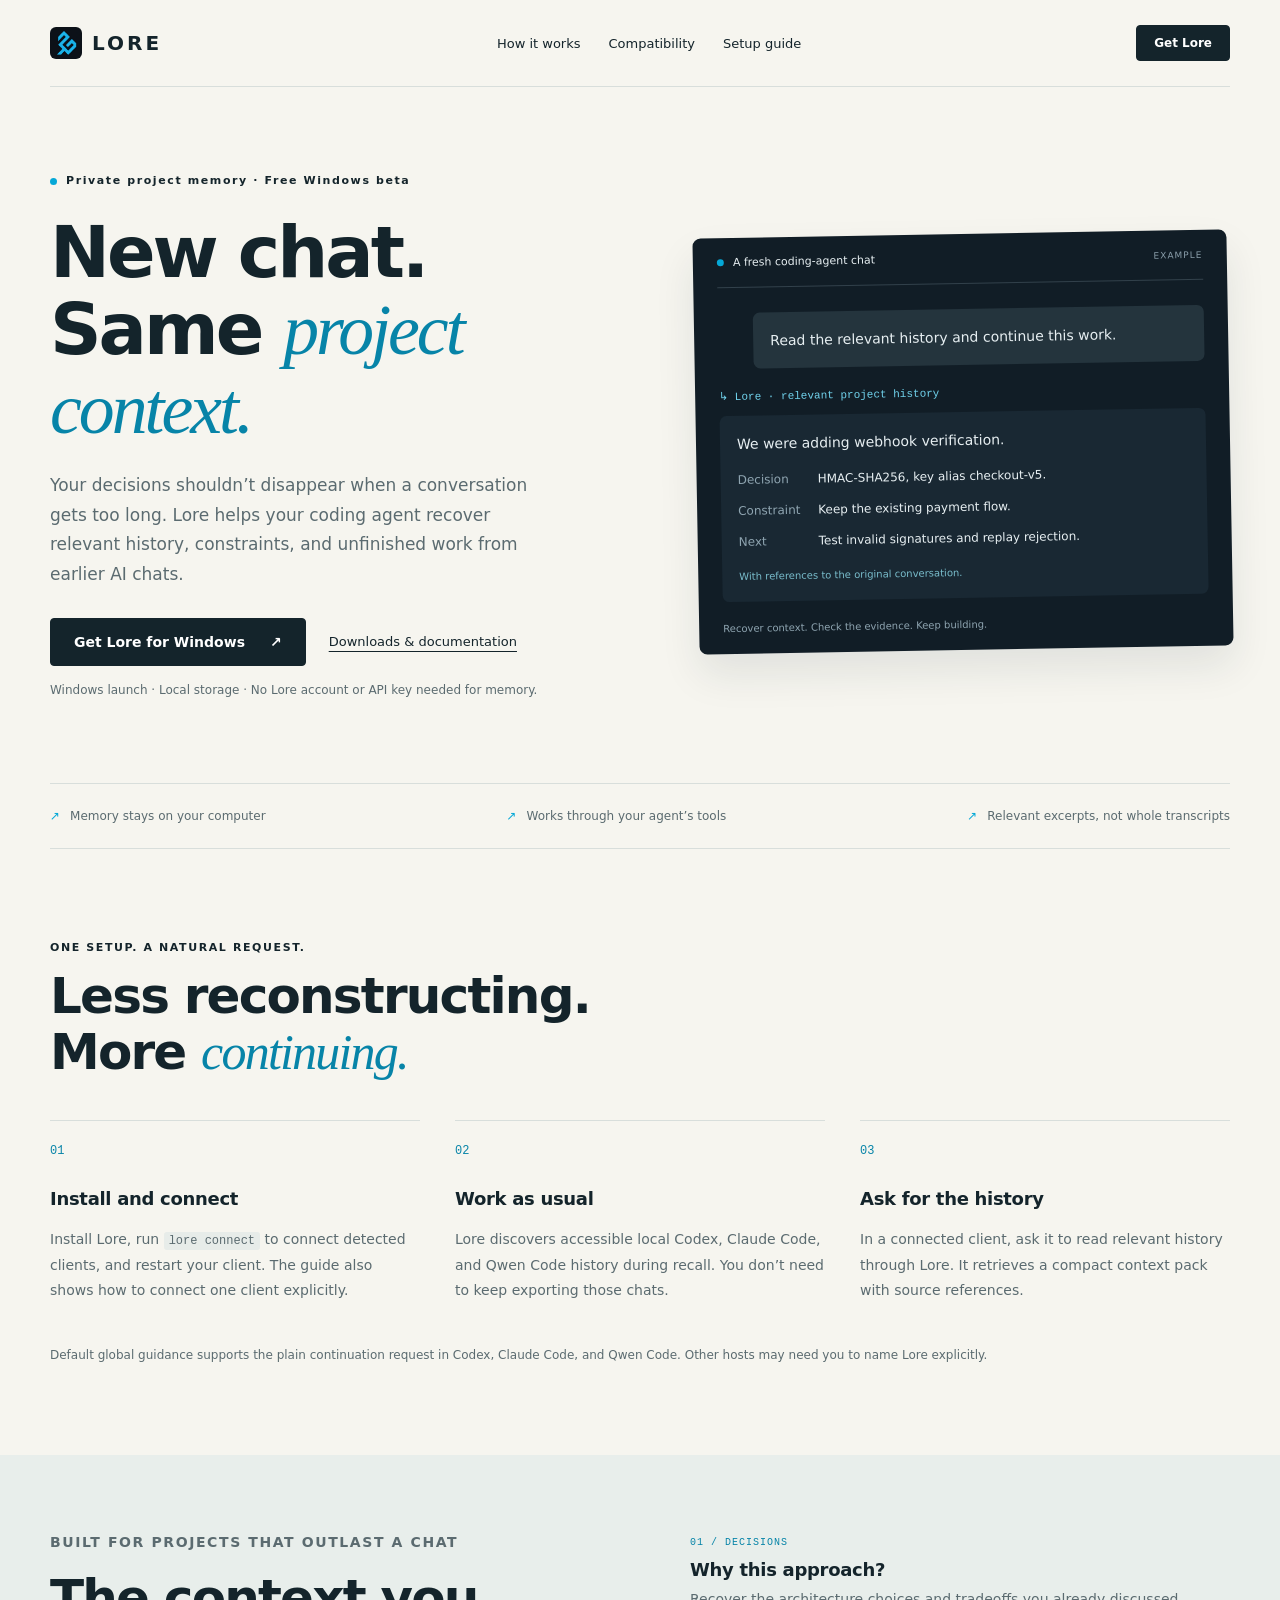
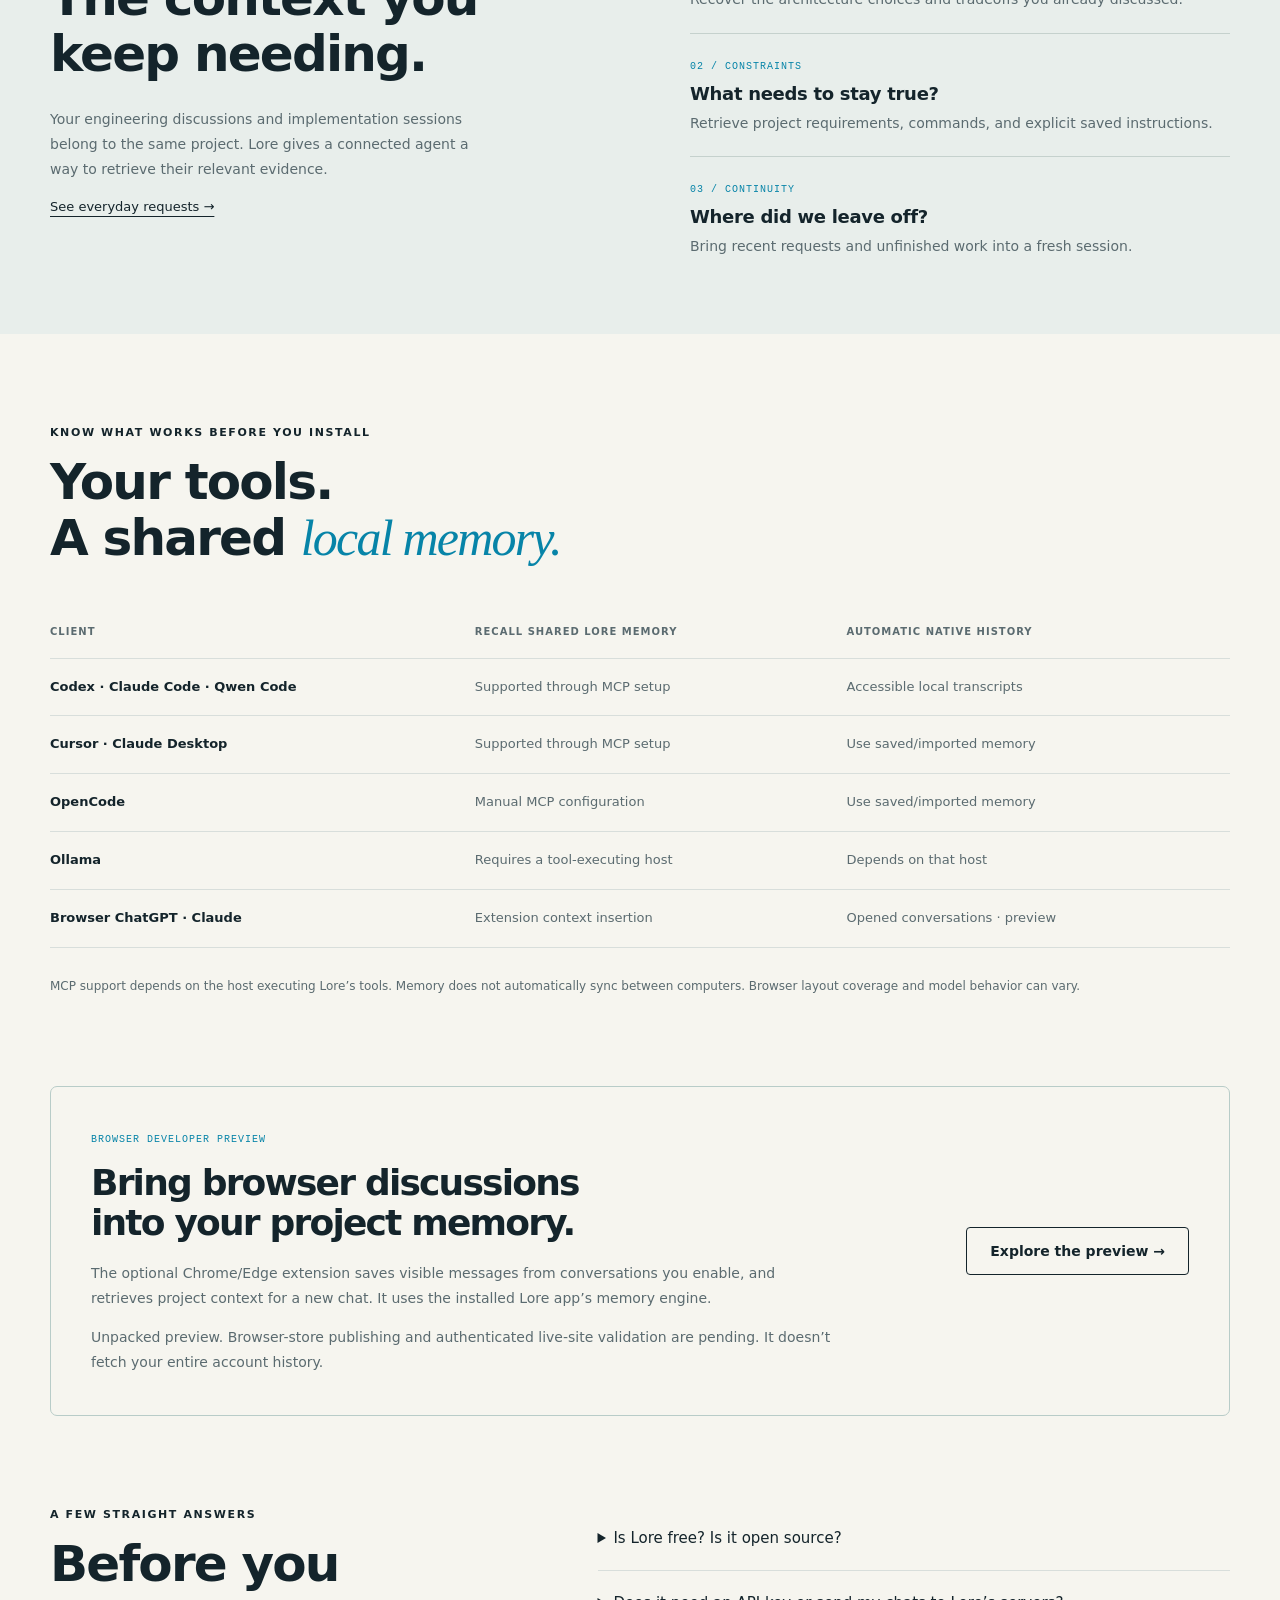
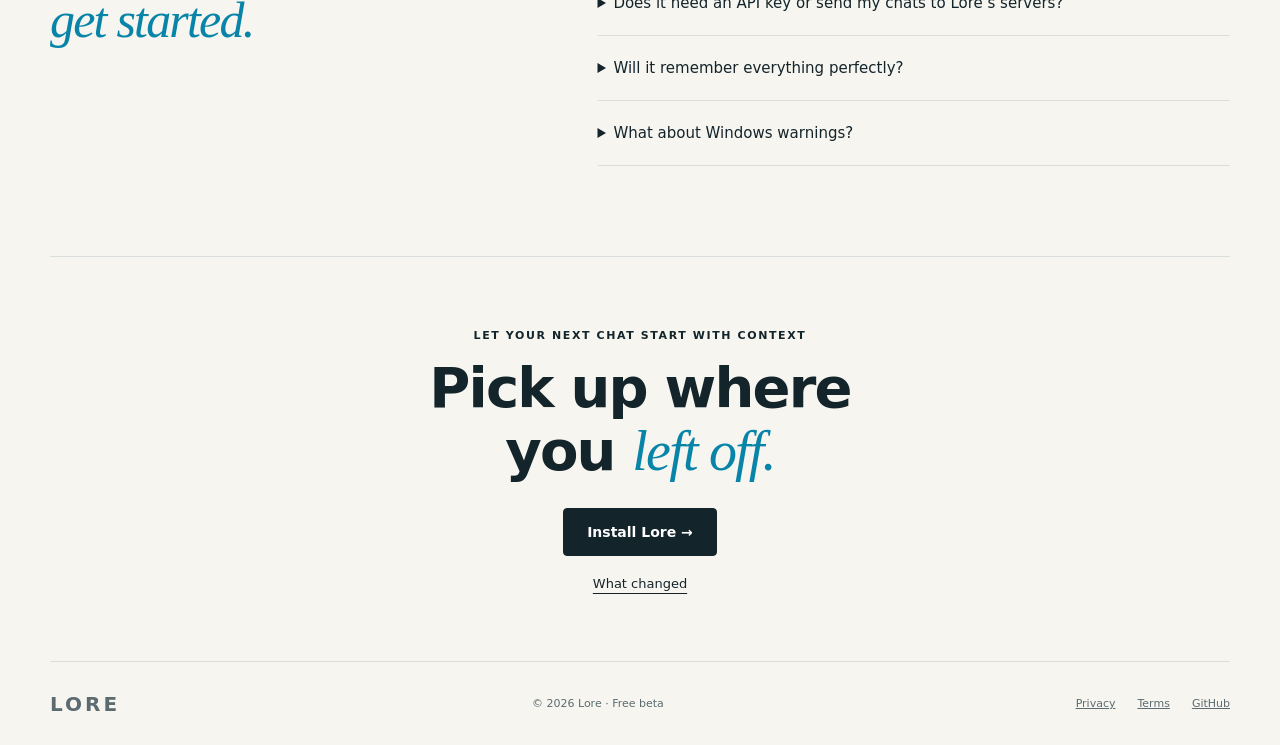
==== website/index.html @ ed72d806 "Release Windows memory beta and refreshed website" ====
<!doctype html>
<html lang="en"><head><meta charset="utf-8"><meta name="viewport" content="width=device-width,initial-scale=1"><title>Lore — Keep your project context between AI chats</title><meta name="description" content="Private, local project memory for coding agents. Recover relevant decisions and unfinished work across AI conversations without writing another handoff."><link rel="canonical" href="https://loredev.co/"><link rel="icon" href="favicon.png"><meta name="theme-color" content="#f6f5ef"><meta property="og:title" content="Lore — Pick up where you left off"><meta property="og:description" content="Your project decisions, constraints and unfinished work. Available to your connected coding agent, locally."><link rel="stylesheet" href="styles.css"></head>
<body><header class="nav wrap"><a class="brand" href="index.html"><img src="favicon.png" alt="" width="32" height="32">LORE</a><nav aria-label="Main navigation"><a href="#how">How it works</a><a href="#clients">Compatibility</a><a href="docs.html">Setup guide</a></nav><a class="button small" href="docs.html#installation">Get Lore</a></header>
<main><section class="hero wrap"><div><p class="eyebrow"><span class="status-dot"></span>Private project memory · Free Windows beta</p><h1>New chat.<br>Same <em>project context.</em></h1><p class="lead">Your decisions shouldn’t disappear when a conversation gets too long. Lore helps your coding agent recover relevant history, constraints, and unfinished work from earlier AI chats.</p><div class="actions"><a class="button" href="docs.html#installation">Get Lore for Windows <span aria-hidden="true">↗</span></a><a class="text-link" href="https://github.com/fayzkk889/lore">Downloads &amp; documentation</a></div><p class="quiet">Windows launch · Local storage · No Lore account or API key needed for memory.</p></div>
<div class="demo" aria-label="Illustration of the Lore workflow"><div class="demo-bar"><span class="status-dot"></span> A fresh coding-agent chat <span class="demo-label">EXAMPLE</span></div><div class="chat-bubble user">Read the relevant history and continue this work.</div><div class="tool-line"><span aria-hidden="true">↳</span> Lore · relevant project history</div><div class="chat-bubble assistant"><p>We were adding webhook verification.</p><dl><dt>Decision</dt><dd>HMAC-SHA256, key alias checkout-v5.</dd><dt>Constraint</dt><dd>Keep the existing payment flow.</dd><dt>Next</dt><dd>Test invalid signatures and replay rejection.</dd></dl><span class="citation">With references to the original conversation.</span></div><div class="demo-footer">Recover context. Check the evidence. Keep building.</div></div></section>
<div class="principles wrap"><span>Memory stays on your computer</span><span>Works through your agent’s tools</span><span>Relevant excerpts, not whole transcripts</span></div>
<section class="section wrap" id="how"><div class="section-heading"><p class="eyebrow">ONE SETUP. A NATURAL REQUEST.</p><h2>Less reconstructing.<br>More <em>continuing.</em></h2></div><div class="steps"><article><span class="step-number">01</span><h3>Install and connect</h3><p>Install Lore, run <code>lore connect</code> to connect detected clients, and restart your client. The guide also shows how to connect one client explicitly.</p></article><article><span class="step-number">02</span><h3>Work as usual</h3><p>Lore discovers accessible local Codex, Claude Code, and Qwen Code history during recall. You don’t need to keep exporting those chats.</p></article><article><span class="step-number">03</span><h3>Ask for the history</h3><p>In a connected client, ask it to read relevant history through Lore. It retrieves a compact context pack with source references.</p></article></div><p class="section-note">Default global guidance supports the plain continuation request in Codex, Claude Code, and Qwen Code. Other hosts may need you to name Lore explicitly.</p></section>
<section class="memory-band"><div class="wrap memory-grid"><div><p class="eyebrow">BUILT FOR PROJECTS THAT OUTLAST A CHAT</p><h2>The context you<br>keep needing.</h2><p>Your engineering discussions and implementation sessions belong to the same project. Lore gives a connected agent a way to retrieve their relevant evidence.</p><a class="text-link" href="docs.html#daily-use">See everyday requests →</a></div><div class="memory-list"><article><span>01 / DECISIONS</span><h3>Why this approach?</h3><p>Recover the architecture choices and tradeoffs you already discussed.</p></article><article><span>02 / CONSTRAINTS</span><h3>What needs to stay true?</h3><p>Retrieve project requirements, commands, and explicit saved instructions.</p></article><article><span>03 / CONTINUITY</span><h3>Where did we leave off?</h3><p>Bring recent requests and unfinished work into a fresh session.</p></article></div></div></section>
<section class="section wrap" id="clients"><div class="section-heading"><p class="eyebrow">KNOW WHAT WORKS BEFORE YOU INSTALL</p><h2>Your tools.<br>A shared <em>local memory.</em></h2></div><div class="table-scroll"><table><caption class="sr-only">Lore client compatibility and history capture boundaries</caption><thead><tr><th scope="col">Client</th><th scope="col">Recall shared Lore memory</th><th scope="col">Automatic native history</th></tr></thead><tbody><tr><th scope="row">Codex · Claude Code · Qwen Code</th><td>Supported through MCP setup</td><td>Accessible local transcripts</td></tr><tr><th scope="row">Cursor · Claude Desktop</th><td>Supported through MCP setup</td><td>Use saved/imported memory</td></tr><tr><th scope="row">OpenCode</th><td>Manual MCP configuration</td><td>Use saved/imported memory</td></tr><tr><th scope="row">Ollama</th><td>Requires a tool-executing host</td><td>Depends on that host</td></tr><tr><th scope="row">Browser ChatGPT · Claude</th><td>Extension context insertion</td><td>Opened conversations · preview</td></tr></tbody></table></div><p class="section-note">MCP support depends on the host executing Lore’s tools. Memory does not automatically sync between computers. Browser layout coverage and model behavior can vary.</p></section>
<section class="browser-preview wrap"><div><span class="tag">BROWSER DEVELOPER PREVIEW</span><h2>Bring browser discussions<br>into your project memory.</h2><p>The optional Chrome/Edge extension saves visible messages from conversations you enable, and retrieves project context for a new chat. It uses the installed Lore app’s memory engine.</p><p class="quiet">Unpacked preview. Browser-store publishing and authenticated live-site validation are pending. It doesn’t fetch your entire account history.</p></div><a class="button secondary" href="docs.html#browser">Explore the preview →</a></section>
<section class="section wrap faq"><div class="section-heading"><p class="eyebrow">A FEW STRAIGHT ANSWERS</p><h2>Before you<br><em>get started.</em></h2></div><div><details><summary>Is Lore free? Is it open source?</summary><p>Lore is free during its beta. The current implementation is closed source; public GitHub contains downloads and documentation. Earlier MIT releases retain their original licence.</p></details><details><summary>Does it need an API key or send my chats to Lore’s servers?</summary><p>Ordinary memory operations run locally and need no Lore API key or hosted memory service. Retrieved context is supplied to the AI client you choose, whose data policies still apply.</p></details><details><summary>Will it remember everything perfectly?</summary><p>No. Lore retrieves relevant historical evidence, with a bounded context budget and source references. Missing, incomplete or conflicting history still needs careful handling by the agent.</p></details><details><summary>What about Windows warnings?</summary><p>Beta executables and installers are unsigned. SmartScreen, Smart App Control or workplace policy can warn or block them. Keep protections enabled and report the exact error if installation is blocked.</p></details></div></section>
<section class="closing wrap"><p class="eyebrow">LET YOUR NEXT CHAT START WITH CONTEXT</p><h2>Pick up where<br>you <em>left off.</em></h2><a class="button" href="docs.html#installation">Install Lore →</a><a class="text-link" href="changelog.html">What changed</a></section></main>
<footer class="wrap"><a class="brand" href="index.html">LORE</a><span>© 2026 Lore · Free beta</span><div><a href="privacy.html">Privacy</a><a href="terms.html">Terms</a><a href="https://github.com/fayzkk889/lore">GitHub</a></div></footer><script src="site.js" defer></script></body></html>
---- website/styles.css ----
:root{--paper:#f6f5ef;--ink:#14242b;--muted:#5b6b70;--line:#d8dedb;--blue:#05a8d7;--dark:#111d26;font-family:system-ui,-apple-system,BlinkMacSystemFont,"Segoe UI",sans-serif;color:var(--ink);background:var(--paper)}*{box-sizing:border-box}html{scroll-behavior:smooth;scroll-padding-top:30px}body{margin:0}a{color:inherit}button,input,select{font:inherit}.wrap{width:min(1180px,calc(100% - 64px));margin-inline:auto}.nav{display:flex;align-items:center;justify-content:space-between;gap:25px;padding-block:25px;border-bottom:1px solid var(--line)}.brand{display:flex;align-items:center;gap:10px;font-size:20px;letter-spacing:3px;font-weight:750;text-decoration:none}.brand img{object-fit:contain;border-radius:6px}.nav nav{display:flex;gap:28px;font-size:13px}.nav nav a{text-decoration:none}.nav nav a:hover,.text-link:hover{color:#047da2}.button{display:inline-flex;align-items:center;justify-content:center;gap:25px;padding:15px 23px;background:var(--ink);color:white;border:1px solid var(--ink);border-radius:4px;font-size:14px;font-weight:650;text-decoration:none;cursor:pointer}.button:hover{background:#25454f}.button.small{padding:10px 17px;font-size:12px}.button.secondary{background:transparent;color:var(--ink)}.text-link{font-size:13px;text-underline-offset:5px}.hero{display:grid;grid-template-columns:1.08fr 1fr;gap:70px;padding-block:85px 70px;align-items:center}.eyebrow{display:flex;gap:9px;align-items:center;font-size:11px;letter-spacing:1.6px;font-weight:650;line-height:1.7}.status-dot{width:7px;height:7px;display:inline-block;flex-shrink:0;border-radius:50%;background:var(--blue)}h1,h2,h3,p{margin-top:0}h1{font-size:clamp(45px,5.6vw,76px);line-height:1.08;letter-spacing:-3px;font-weight:550;margin-block:23px}em{font-family:Georgia,"Times New Roman",serif;font-weight:400;color:#0784a8}h2{font-size:clamp(33px,4vw,50px);line-height:1.12;letter-spacing:-1.8px;font-weight:550;margin-bottom:25px}h3{font-size:18px;letter-spacing:-.3px}.lead{font-size:17px;line-height:1.75;color:var(--muted);max-width:510px}.actions{display:flex;align-items:center;gap:23px;margin-block:28px 15px}.quiet{font-size:12px;line-height:1.65;color:var(--muted)}.demo{background:var(--dark);color:#e7eff2;border-radius:8px;box-shadow:0 20px 40px #122b3318;padding:0 24px 20px;transform:rotate(-1deg)}.demo-bar{display:flex;align-items:center;gap:9px;border-bottom:1px solid #32414b;font-size:11px;padding-block:18px;margin-bottom:25px}.demo-label{font-size:9px;color:#8a9eaa;margin-left:auto;letter-spacing:1px}.chat-bubble{font-size:14px;line-height:1.6;border-radius:7px;padding:17px}.chat-bubble.user{background:#24343d;margin-left:35px}.tool-line{font:11px ui-monospace,SFMono-Regular,Consolas,monospace;color:#71d3ed;margin:21px 0 13px}.assistant{background:#192833}.assistant p{margin-bottom:15px}.assistant dl{display:grid;grid-template-columns:70px 1fr;gap:12px 10px;font-size:12px;margin:0}.assistant dt{color:#8fa5b1}.assistant dd{margin:0}.citation{display:block;font-size:10px;color:#79bdcc;margin-top:17px}.demo-footer{margin-top:21px;font-size:10px;color:#8fa5b1}.principles{display:flex;justify-content:space-between;gap:25px;padding-block:25px;border-block:1px solid var(--line);font-size:12px;color:var(--muted)}.principles span:before{content:"↗";color:var(--blue);margin-right:10px}.section{padding-block:90px}.section-heading{margin-bottom:40px}.steps{display:grid;grid-template-columns:repeat(3,1fr);gap:35px}.steps article{border-top:1px solid var(--line);padding-top:23px}.step-number{display:block;color:#0784a8;font:12px ui-monospace,monospace;margin-bottom:30px}.steps p,.memory-band p,.browser-preview p,details p{font-size:14px;line-height:1.8;color:var(--muted)}code{font:12px ui-monospace,SFMono-Regular,Consolas,monospace;background:#e7ece9;border-radius:3px;padding:2px 5px}.section-note{font-size:12px;line-height:1.7;color:var(--muted);margin:28px 0 0}.memory-band{background:#e8eeeb;padding-block:75px}.memory-grid{display:grid;grid-template-columns:1fr 1fr;gap:100px}.memory-grid>div>p{max-width:450px}.memory-list article{padding-block:20px;border-top:1px solid #c5d1cd}.memory-list article:first-child{padding-top:0;border-top:0}.memory-list article:last-child{padding-bottom:0}.memory-list span{font:10px ui-monospace,monospace;letter-spacing:1px;color:#0784a8}.memory-list h3{margin-block:10px 7px}.memory-list p{margin-bottom:0}.table-scroll{overflow-x:auto}table{border-collapse:collapse;width:100%;text-align:left;font-size:13px;line-height:1.6}th,td{padding:18px 16px 18px 0;border-bottom:1px solid var(--line)}thead th{font-size:10px;text-transform:uppercase;letter-spacing:1px;color:var(--muted)}tbody th{font-weight:550;width:36%}td{color:var(--muted)}.browser-preview{border:1px solid #b8ccc8;border-radius:7px;padding:40px;display:flex;align-items:center;justify-content:space-between;gap:40px}.browser-preview>div{max-width:740px}.tag{display:inline-block;font:10px ui-monospace,monospace;letter-spacing:1px;color:#0784a8;margin-bottom:18px}.browser-preview h2{font-size:36px;margin-bottom:17px}.browser-preview p:last-child{margin-bottom:0}.browser-preview .button{white-space:nowrap}.faq{display:grid;grid-template-columns:.85fr 1.15fr;gap:80px}details{border-bottom:1px solid var(--line);padding-block:20px}summary{cursor:pointer;font-size:15px;line-height:1.6}details p{margin:15px 0 0}.closing{border-top:1px solid var(--line);padding-block:70px;text-align:center}.closing .eyebrow{justify-content:center}.closing h2{font-size:56px}.closing .text-link{display:block;margin-top:20px}footer{display:flex;align-items:center;justify-content:space-between;gap:25px;border-top:1px solid var(--line);padding-block:30px;font-size:11px;color:var(--muted)}footer>div{display:flex;gap:22px}.sr-only{position:absolute;width:1px;height:1px;padding:0;overflow:hidden;clip:rect(0,0,0,0);white-space:nowrap;border:0}a:focus-visible,button:focus-visible,summary:focus-visible{outline:3px solid var(--blue);outline-offset:5px}.doc{max-width:820px;padding-block:65px}.doc h1{font-size:48px;letter-spacing:-1.8px}.doc h2{font-size:29px;margin:45px 0 20px}.doc h3{margin-top:27px}.doc p,.doc li{font-size:15px;line-height:1.8;color:var(--muted)}.doc li{margin-block:9px}.doc pre{position:relative;background:var(--dark);color:#dfedf1;line-height:1.7;padding:20px;overflow-x:auto;border-radius:6px;white-space:pre-wrap;overflow-wrap:anywhere}.doc pre code{background:none;color:inherit;padding:0}.copy{display:block;background:#e3ebe7;border:1px solid #c2d0c9;padding:7px 12px;border-radius:4px;font-size:11px;cursor:pointer}.notice{background:#e7ede7;border-left:3px solid #608b79;padding:17px 20px;font-size:13px;line-height:1.8}.doc .notice p:last-child{margin-bottom:0}.doc-nav{display:flex;flex-wrap:wrap;gap:16px;margin-block:25px;font-size:13px}.doc details{padding-block:15px}.doc .actions{flex-wrap:wrap}@media(max-width:900px){.hero{gap:35px}.nav nav{gap:17px}.hero h1{letter-spacing:-2px}.actions{flex-wrap:wrap}.memory-grid{gap:50px}.browser-preview{display:block}.browser-preview .button{margin-top:25px}.faq{gap:40px}}@media(max-width:650px){.wrap{width:calc(100% - 36px)}.nav{padding-block:17px;gap:12px}.brand{font-size:16px}.nav nav{display:none}.hero{grid-template-columns:1fr;padding-block:45px;gap:35px}.hero h1{font-size:51px;letter-spacing:-2px}.lead{font-size:15px}.demo{transform:none;padding-inline:18px}.principles{flex-direction:column;gap:15px;padding-block:22px}.section{padding-block:55px}.steps,.memory-grid,.faq{grid-template-columns:1fr;gap:28px}.steps article{padding-top:17px}.step-number{margin-bottom:16px}.memory-band{padding-block:50px}.browser-preview{padding:25px}.browser-preview h2{font-size:30px}.closing{padding-block:45px}.closing h2{font-size:45px}footer{flex-wrap:wrap;gap:20px}footer .brand{display:none}footer>div{gap:17px}table{min-width:570px}.doc{padding-block:40px}.doc h1{font-size:38px}.doc h2{font-size:27px}}@media(prefers-reduced-motion:reduce){html{scroll-behavior:auto}}
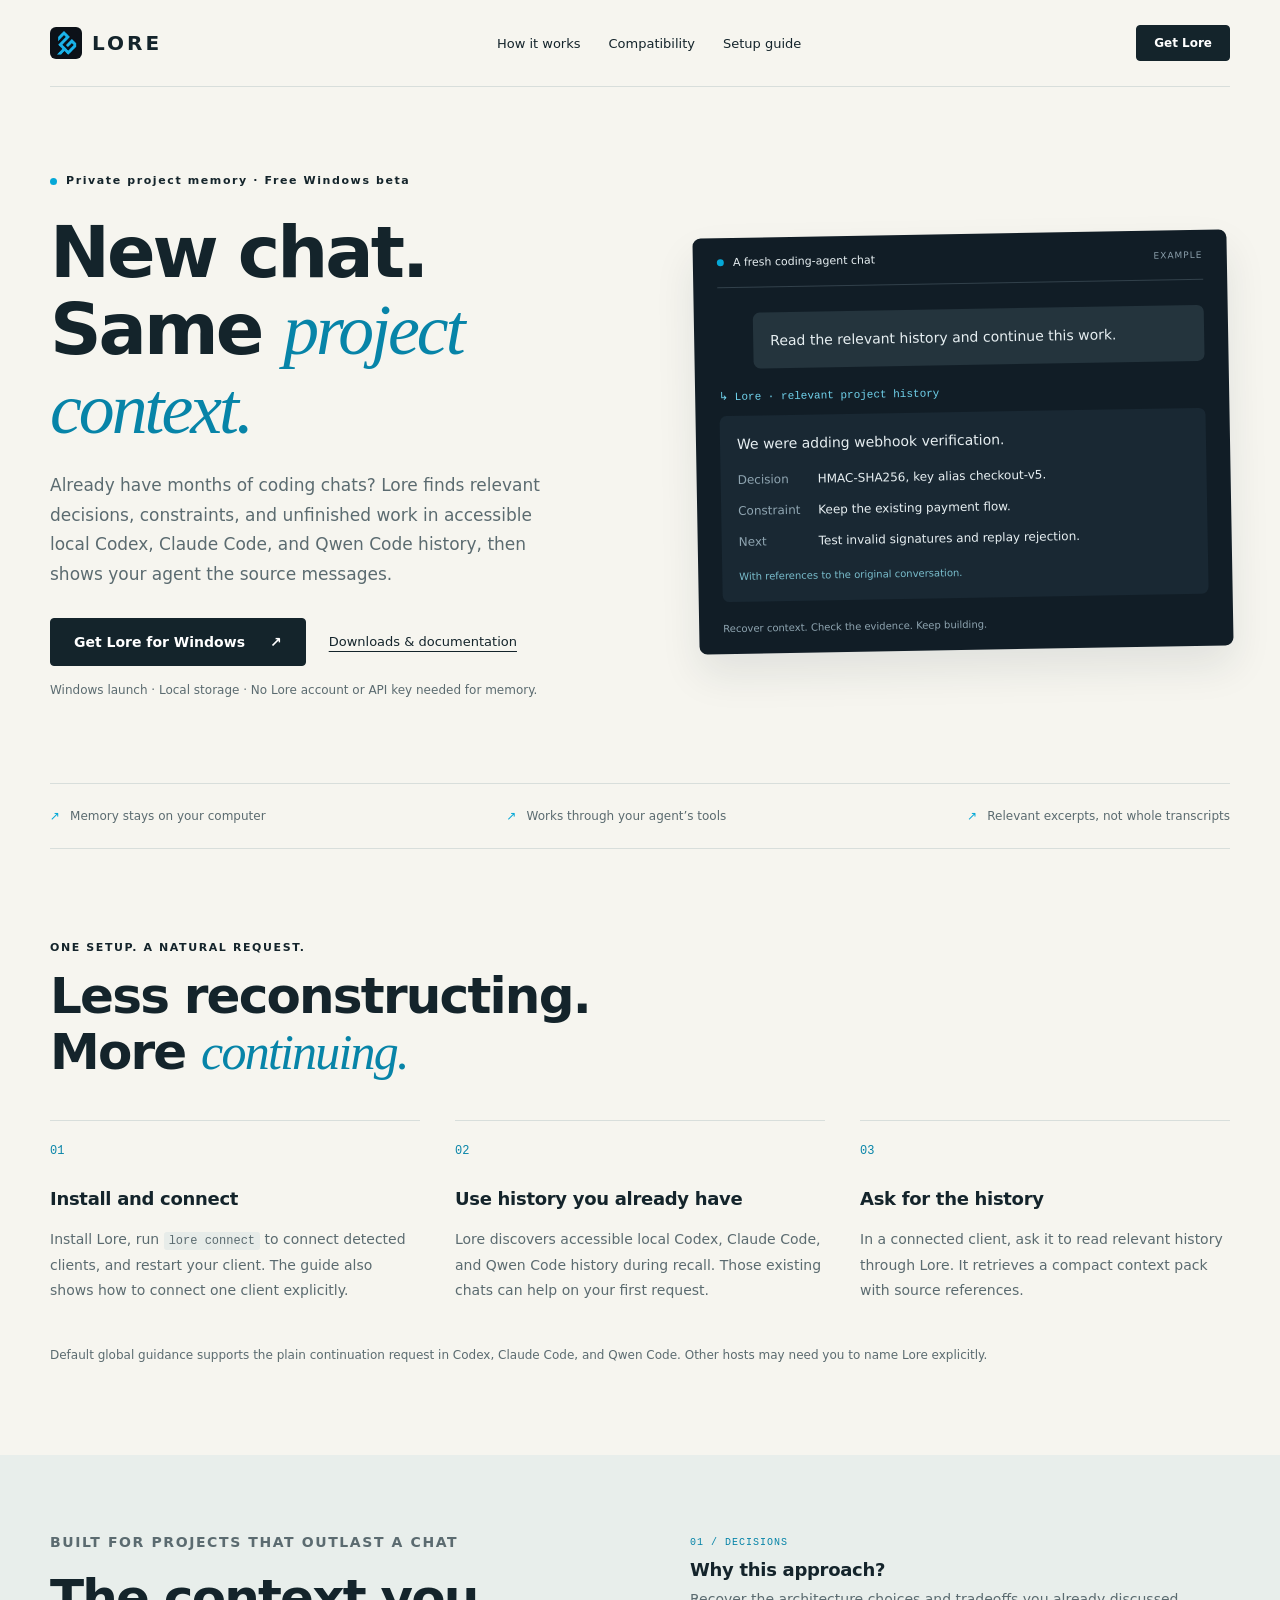
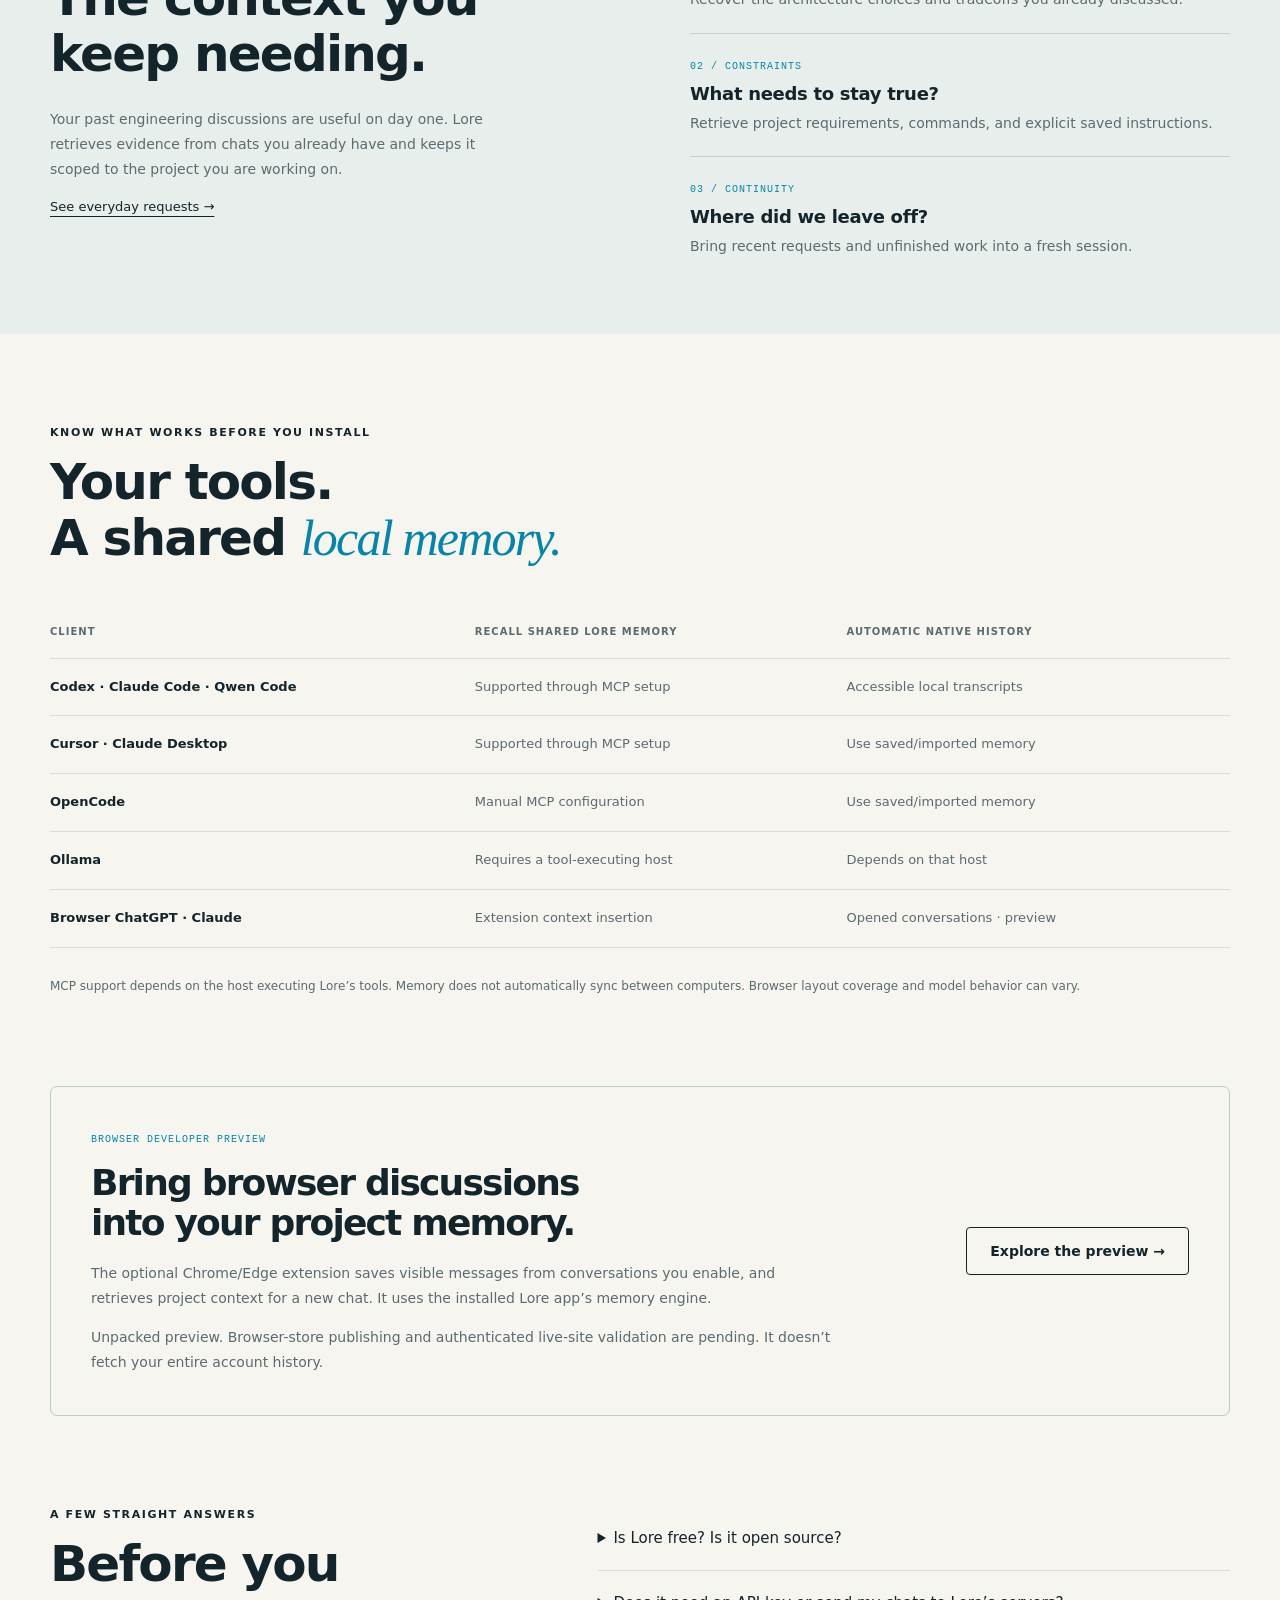
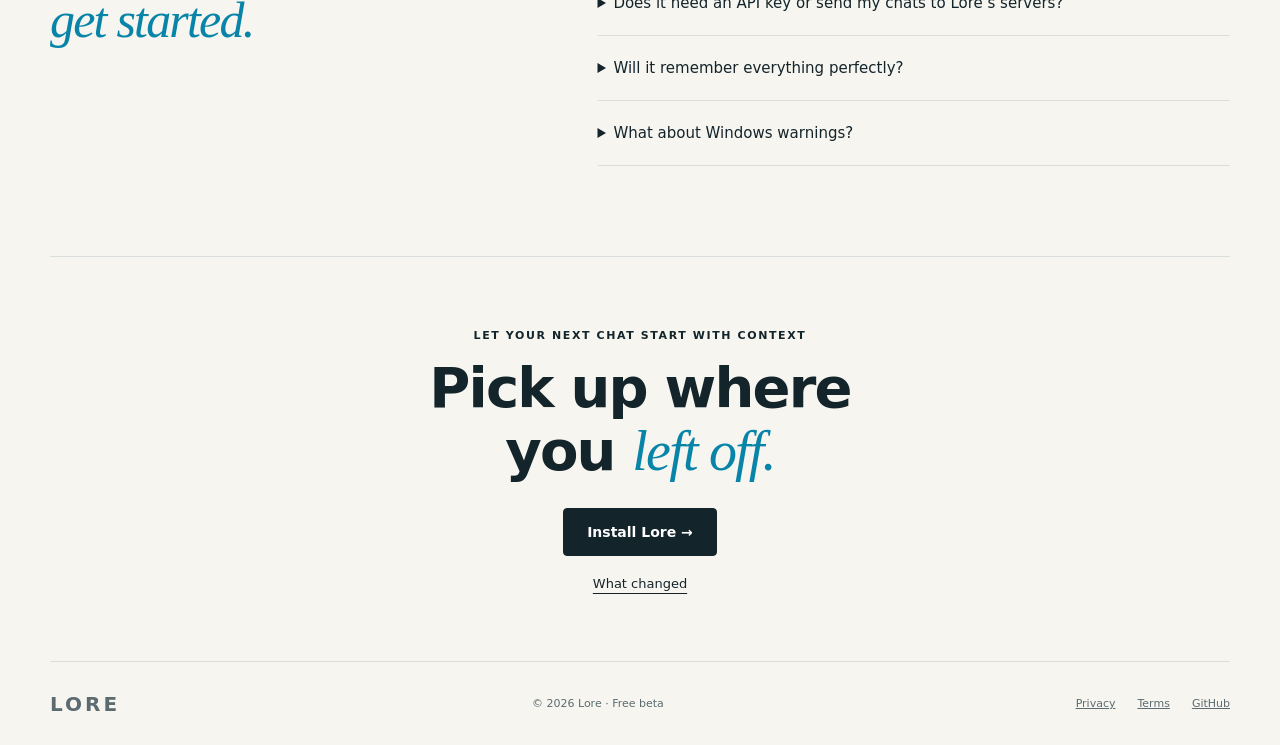
==== commit 9418d442: "Make Windows launch self contained with verified download mirror" ====
--- a/website/index.html
+++ b/website/index.html
@@ -1,14 +1,14 @@
 <!doctype html>
 <html lang="en"><head><meta charset="utf-8"><meta name="viewport" content="width=device-width,initial-scale=1"><title>Lore — Keep your project context between AI chats</title><meta name="description" content="Private, local project memory for coding agents. Recover relevant decisions and unfinished work across AI conversations without writing another handoff."><link rel="canonical" href="https://loredev.co/"><link rel="icon" href="favicon.png"><meta name="theme-color" content="#f6f5ef"><meta property="og:title" content="Lore — Pick up where you left off"><meta property="og:description" content="Your project decisions, constraints and unfinished work. Available to your connected coding agent, locally."><link rel="stylesheet" href="styles.css"></head>
 <body><header class="nav wrap"><a class="brand" href="index.html"><img src="favicon.png" alt="" width="32" height="32">LORE</a><nav aria-label="Main navigation"><a href="#how">How it works</a><a href="#clients">Compatibility</a><a href="docs.html">Setup guide</a></nav><a class="button small" href="docs.html#installation">Get Lore</a></header>
-<main><section class="hero wrap"><div><p class="eyebrow"><span class="status-dot"></span>Private project memory · Free Windows beta</p><h1>New chat.<br>Same <em>project context.</em></h1><p class="lead">Your decisions shouldn’t disappear when a conversation gets too long. Lore helps your coding agent recover relevant history, constraints, and unfinished work from earlier AI chats.</p><div class="actions"><a class="button" href="docs.html#installation">Get Lore for Windows <span aria-hidden="true">↗</span></a><a class="text-link" href="https://github.com/fayzkk889/lore">Downloads &amp; documentation</a></div><p class="quiet">Windows launch · Local storage · No Lore account or API key needed for memory.</p></div>
+<main><section class="hero wrap"><div><p class="eyebrow"><span class="status-dot"></span>Private project memory · Free Windows beta</p><h1>New chat.<br>Same <em>project context.</em></h1><p class="lead">Already have months of coding chats? Lore finds relevant decisions, constraints, and unfinished work in accessible local Codex, Claude Code, and Qwen Code history, then shows your agent the source messages.</p><div class="actions"><a class="button" href="docs.html#installation">Get Lore for Windows <span aria-hidden="true">↗</span></a><a class="text-link" href="https://github.com/fayzkk889/lore">Downloads &amp; documentation</a></div><p class="quiet">Windows launch · Local storage · No Lore account or API key needed for memory.</p></div>
 <div class="demo" aria-label="Illustration of the Lore workflow"><div class="demo-bar"><span class="status-dot"></span> A fresh coding-agent chat <span class="demo-label">EXAMPLE</span></div><div class="chat-bubble user">Read the relevant history and continue this work.</div><div class="tool-line"><span aria-hidden="true">↳</span> Lore · relevant project history</div><div class="chat-bubble assistant"><p>We were adding webhook verification.</p><dl><dt>Decision</dt><dd>HMAC-SHA256, key alias checkout-v5.</dd><dt>Constraint</dt><dd>Keep the existing payment flow.</dd><dt>Next</dt><dd>Test invalid signatures and replay rejection.</dd></dl><span class="citation">With references to the original conversation.</span></div><div class="demo-footer">Recover context. Check the evidence. Keep building.</div></div></section>
 <div class="principles wrap"><span>Memory stays on your computer</span><span>Works through your agent’s tools</span><span>Relevant excerpts, not whole transcripts</span></div>
-<section class="section wrap" id="how"><div class="section-heading"><p class="eyebrow">ONE SETUP. A NATURAL REQUEST.</p><h2>Less reconstructing.<br>More <em>continuing.</em></h2></div><div class="steps"><article><span class="step-number">01</span><h3>Install and connect</h3><p>Install Lore, run <code>lore connect</code> to connect detected clients, and restart your client. The guide also shows how to connect one client explicitly.</p></article><article><span class="step-number">02</span><h3>Work as usual</h3><p>Lore discovers accessible local Codex, Claude Code, and Qwen Code history during recall. You don’t need to keep exporting those chats.</p></article><article><span class="step-number">03</span><h3>Ask for the history</h3><p>In a connected client, ask it to read relevant history through Lore. It retrieves a compact context pack with source references.</p></article></div><p class="section-note">Default global guidance supports the plain continuation request in Codex, Claude Code, and Qwen Code. Other hosts may need you to name Lore explicitly.</p></section>
-<section class="memory-band"><div class="wrap memory-grid"><div><p class="eyebrow">BUILT FOR PROJECTS THAT OUTLAST A CHAT</p><h2>The context you<br>keep needing.</h2><p>Your engineering discussions and implementation sessions belong to the same project. Lore gives a connected agent a way to retrieve their relevant evidence.</p><a class="text-link" href="docs.html#daily-use">See everyday requests →</a></div><div class="memory-list"><article><span>01 / DECISIONS</span><h3>Why this approach?</h3><p>Recover the architecture choices and tradeoffs you already discussed.</p></article><article><span>02 / CONSTRAINTS</span><h3>What needs to stay true?</h3><p>Retrieve project requirements, commands, and explicit saved instructions.</p></article><article><span>03 / CONTINUITY</span><h3>Where did we leave off?</h3><p>Bring recent requests and unfinished work into a fresh session.</p></article></div></div></section>
+<section class="section wrap" id="how"><div class="section-heading"><p class="eyebrow">ONE SETUP. A NATURAL REQUEST.</p><h2>Less reconstructing.<br>More <em>continuing.</em></h2></div><div class="steps"><article><span class="step-number">01</span><h3>Install and connect</h3><p>Install Lore, run <code>lore connect</code> to connect detected clients, and restart your client. The guide also shows how to connect one client explicitly.</p></article><article><span class="step-number">02</span><h3>Use history you already have</h3><p>Lore discovers accessible local Codex, Claude Code, and Qwen Code history during recall. Those existing chats can help on your first request.</p></article><article><span class="step-number">03</span><h3>Ask for the history</h3><p>In a connected client, ask it to read relevant history through Lore. It retrieves a compact context pack with source references.</p></article></div><p class="section-note">Default global guidance supports the plain continuation request in Codex, Claude Code, and Qwen Code. Other hosts may need you to name Lore explicitly.</p></section>
+<section class="memory-band"><div class="wrap memory-grid"><div><p class="eyebrow">BUILT FOR PROJECTS THAT OUTLAST A CHAT</p><h2>The context you<br>keep needing.</h2><p>Your past engineering discussions are useful on day one. Lore retrieves evidence from chats you already have and keeps it scoped to the project you are working on.</p><a class="text-link" href="docs.html#daily-use">See everyday requests →</a></div><div class="memory-list"><article><span>01 / DECISIONS</span><h3>Why this approach?</h3><p>Recover the architecture choices and tradeoffs you already discussed.</p></article><article><span>02 / CONSTRAINTS</span><h3>What needs to stay true?</h3><p>Retrieve project requirements, commands, and explicit saved instructions.</p></article><article><span>03 / CONTINUITY</span><h3>Where did we leave off?</h3><p>Bring recent requests and unfinished work into a fresh session.</p></article></div></div></section>
 <section class="section wrap" id="clients"><div class="section-heading"><p class="eyebrow">KNOW WHAT WORKS BEFORE YOU INSTALL</p><h2>Your tools.<br>A shared <em>local memory.</em></h2></div><div class="table-scroll"><table><caption class="sr-only">Lore client compatibility and history capture boundaries</caption><thead><tr><th scope="col">Client</th><th scope="col">Recall shared Lore memory</th><th scope="col">Automatic native history</th></tr></thead><tbody><tr><th scope="row">Codex · Claude Code · Qwen Code</th><td>Supported through MCP setup</td><td>Accessible local transcripts</td></tr><tr><th scope="row">Cursor · Claude Desktop</th><td>Supported through MCP setup</td><td>Use saved/imported memory</td></tr><tr><th scope="row">OpenCode</th><td>Manual MCP configuration</td><td>Use saved/imported memory</td></tr><tr><th scope="row">Ollama</th><td>Requires a tool-executing host</td><td>Depends on that host</td></tr><tr><th scope="row">Browser ChatGPT · Claude</th><td>Extension context insertion</td><td>Opened conversations · preview</td></tr></tbody></table></div><p class="section-note">MCP support depends on the host executing Lore’s tools. Memory does not automatically sync between computers. Browser layout coverage and model behavior can vary.</p></section>
 <section class="browser-preview wrap"><div><span class="tag">BROWSER DEVELOPER PREVIEW</span><h2>Bring browser discussions<br>into your project memory.</h2><p>The optional Chrome/Edge extension saves visible messages from conversations you enable, and retrieves project context for a new chat. It uses the installed Lore app’s memory engine.</p><p class="quiet">Unpacked preview. Browser-store publishing and authenticated live-site validation are pending. It doesn’t fetch your entire account history.</p></div><a class="button secondary" href="docs.html#browser">Explore the preview →</a></section>
 <section class="section wrap faq"><div class="section-heading"><p class="eyebrow">A FEW STRAIGHT ANSWERS</p><h2>Before you<br><em>get started.</em></h2></div><div><details><summary>Is Lore free? Is it open source?</summary><p>Lore is free during its beta. The current implementation is closed source; public GitHub contains downloads and documentation. Earlier MIT releases retain their original licence.</p></details><details><summary>Does it need an API key or send my chats to Lore’s servers?</summary><p>Ordinary memory operations run locally and need no Lore API key or hosted memory service. Retrieved context is supplied to the AI client you choose, whose data policies still apply.</p></details><details><summary>Will it remember everything perfectly?</summary><p>No. Lore retrieves relevant historical evidence, with a bounded context budget and source references. Missing, incomplete or conflicting history still needs careful handling by the agent.</p></details><details><summary>What about Windows warnings?</summary><p>Beta executables and installers are unsigned. SmartScreen, Smart App Control or workplace policy can warn or block them. Keep protections enabled and report the exact error if installation is blocked.</p></details></div></section>
 <section class="closing wrap"><p class="eyebrow">LET YOUR NEXT CHAT START WITH CONTEXT</p><h2>Pick up where<br>you <em>left off.</em></h2><a class="button" href="docs.html#installation">Install Lore →</a><a class="text-link" href="changelog.html">What changed</a></section></main>
 <footer class="wrap"><a class="brand" href="index.html">LORE</a><span>© 2026 Lore · Free beta</span><div><a href="privacy.html">Privacy</a><a href="terms.html">Terms</a><a href="https://github.com/fayzkk889/lore">GitHub</a></div></footer><script src="site.js" defer></script></body></html>
-
+
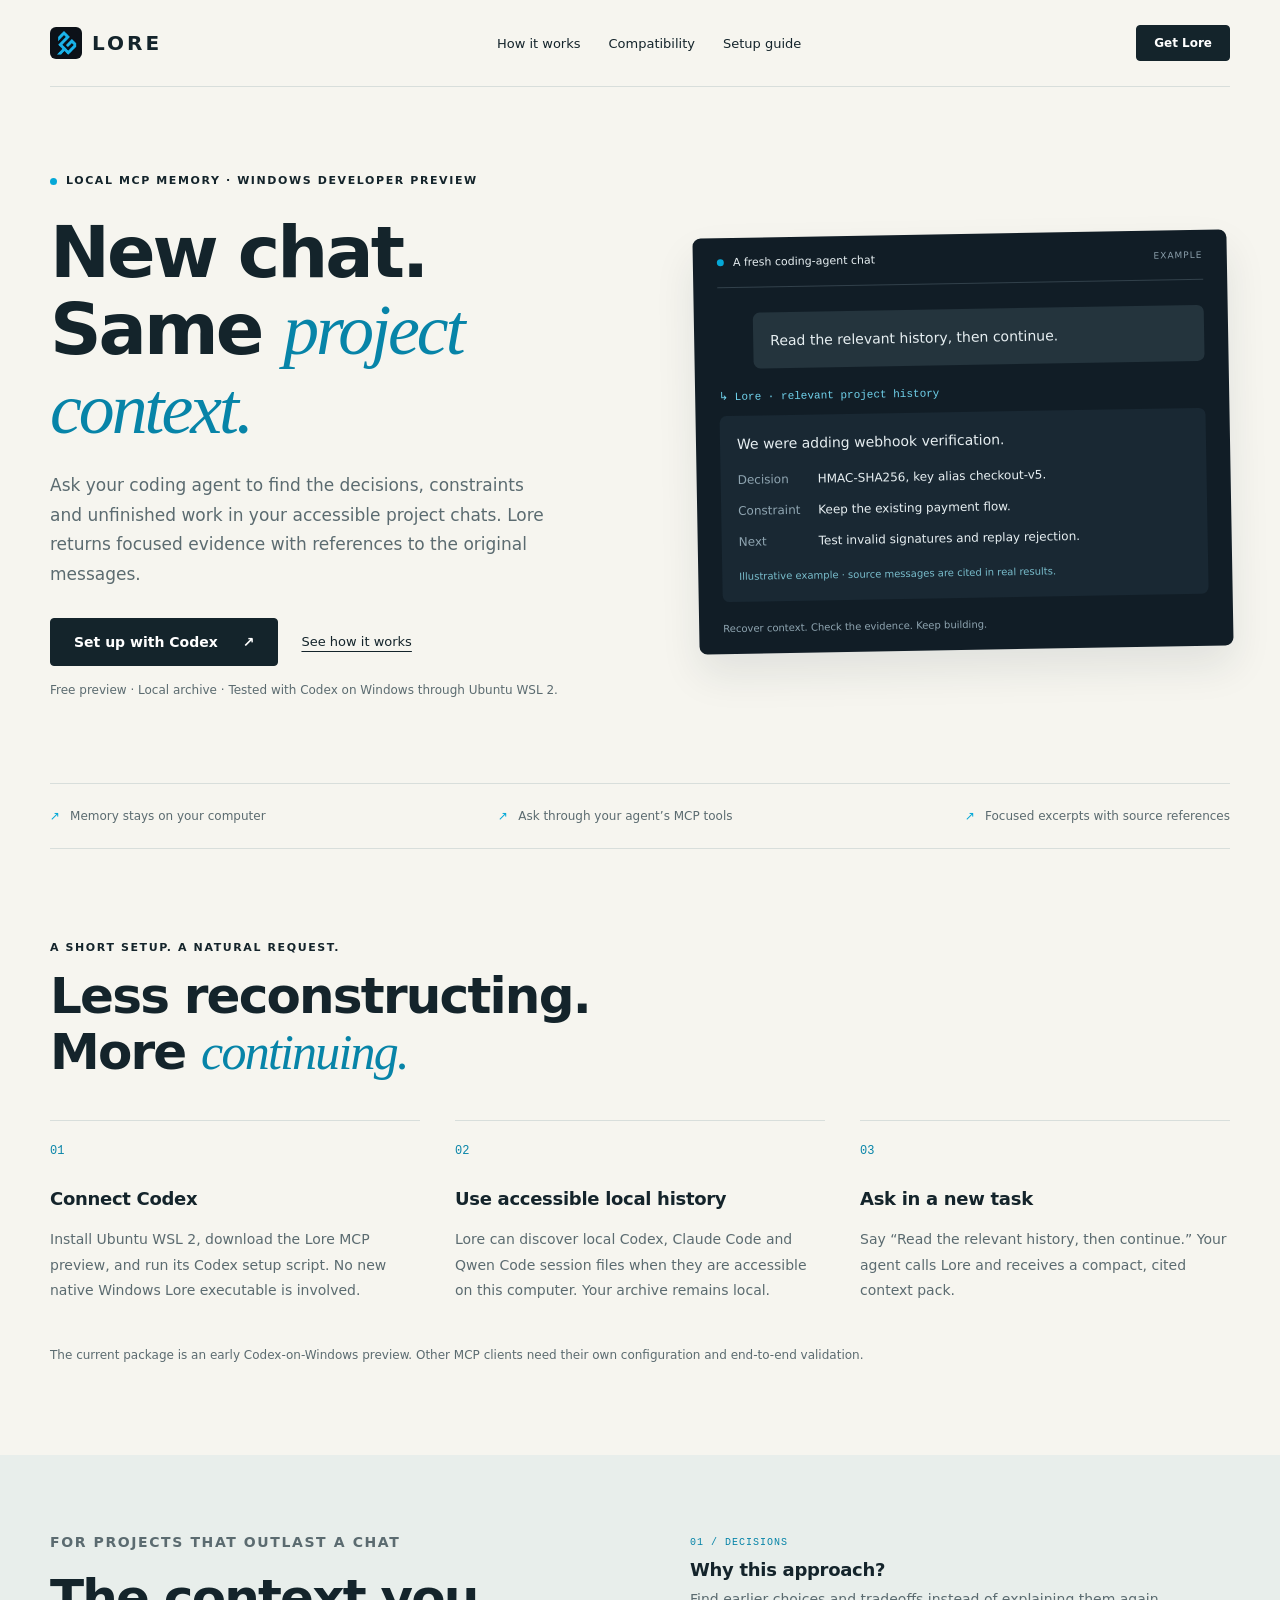
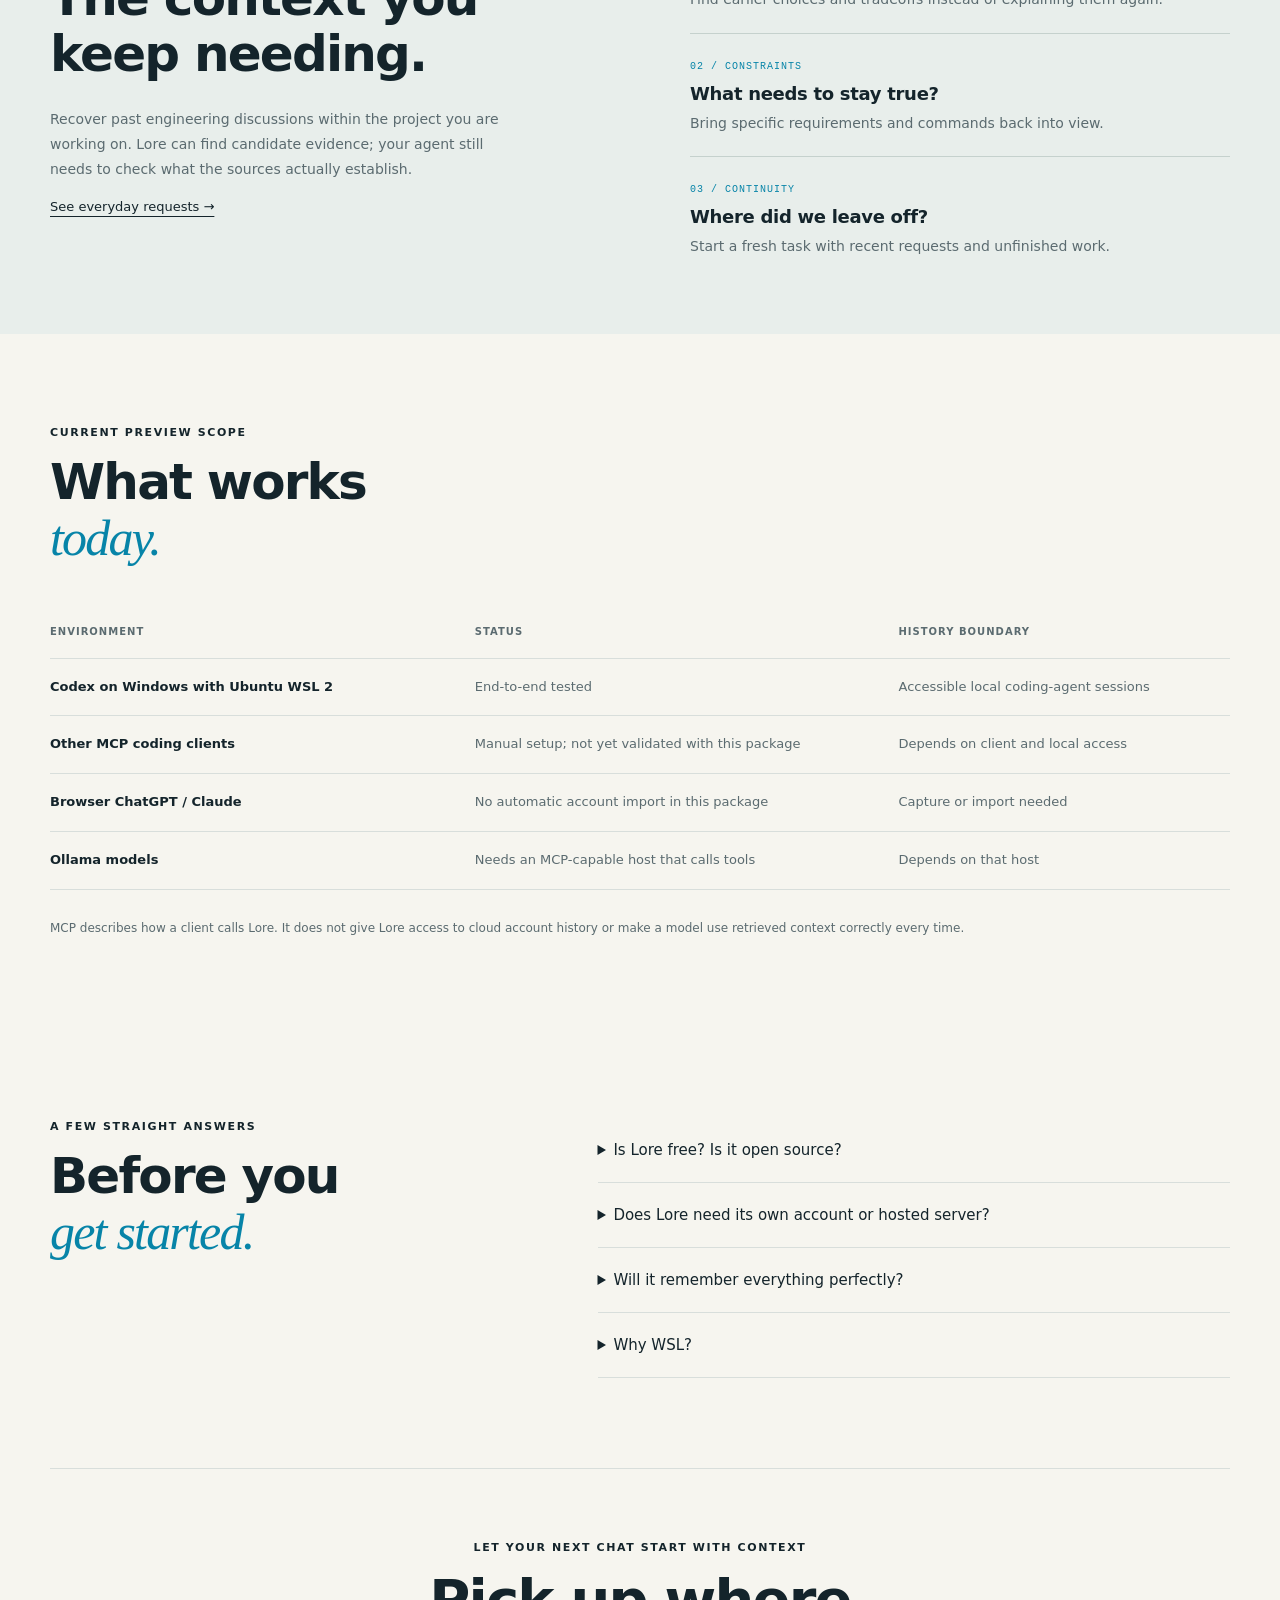
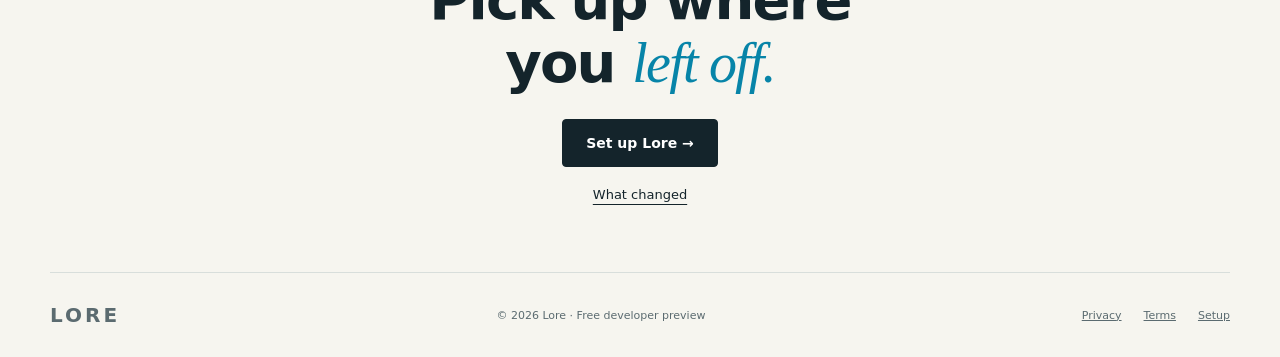
==== commit 4632ea54: "Release MCP-only Codex preview for Windows via WSL" ====
--- a/website/index.html
+++ b/website/index.html
@@ -1,14 +1,11 @@
 <!doctype html>
-<html lang="en"><head><meta charset="utf-8"><meta name="viewport" content="width=device-width,initial-scale=1"><title>Lore — Keep your project context between AI chats</title><meta name="description" content="Private, local project memory for coding agents. Recover relevant decisions and unfinished work across AI conversations without writing another handoff."><link rel="canonical" href="https://loredev.co/"><link rel="icon" href="favicon.png"><meta name="theme-color" content="#f6f5ef"><meta property="og:title" content="Lore — Pick up where you left off"><meta property="og:description" content="Your project decisions, constraints and unfinished work. Available to your connected coding agent, locally."><link rel="stylesheet" href="styles.css"></head>
+<html lang="en"><head><meta charset="utf-8"><meta name="viewport" content="width=device-width,initial-scale=1"><title>Lore — Project memory for coding agents</title><meta name="description" content="Local MCP memory for long-running coding projects. Ask your agent to find relevant decisions and unfinished work across accessible chats, with source references."><link rel="canonical" href="https://loredev.co/"><link rel="icon" href="favicon.png"><meta name="theme-color" content="#f6f5ef"><meta property="og:title" content="Lore — Pick up where you left off"><meta property="og:description" content="Local project memory for your connected coding agent."><link rel="stylesheet" href="styles.css"></head>
 <body><header class="nav wrap"><a class="brand" href="index.html"><img src="favicon.png" alt="" width="32" height="32">LORE</a><nav aria-label="Main navigation"><a href="#how">How it works</a><a href="#clients">Compatibility</a><a href="docs.html">Setup guide</a></nav><a class="button small" href="docs.html#installation">Get Lore</a></header>
-<main><section class="hero wrap"><div><p class="eyebrow"><span class="status-dot"></span>Private project memory · Free Windows beta</p><h1>New chat.<br>Same <em>project context.</em></h1><p class="lead">Already have months of coding chats? Lore finds relevant decisions, constraints, and unfinished work in accessible local Codex, Claude Code, and Qwen Code history, then shows your agent the source messages.</p><div class="actions"><a class="button" href="docs.html#installation">Get Lore for Windows <span aria-hidden="true">↗</span></a><a class="text-link" href="https://github.com/fayzkk889/lore">Downloads &amp; documentation</a></div><p class="quiet">Windows launch · Local storage · No Lore account or API key needed for memory.</p></div>
-<div class="demo" aria-label="Illustration of the Lore workflow"><div class="demo-bar"><span class="status-dot"></span> A fresh coding-agent chat <span class="demo-label">EXAMPLE</span></div><div class="chat-bubble user">Read the relevant history and continue this work.</div><div class="tool-line"><span aria-hidden="true">↳</span> Lore · relevant project history</div><div class="chat-bubble assistant"><p>We were adding webhook verification.</p><dl><dt>Decision</dt><dd>HMAC-SHA256, key alias checkout-v5.</dd><dt>Constraint</dt><dd>Keep the existing payment flow.</dd><dt>Next</dt><dd>Test invalid signatures and replay rejection.</dd></dl><span class="citation">With references to the original conversation.</span></div><div class="demo-footer">Recover context. Check the evidence. Keep building.</div></div></section>
-<div class="principles wrap"><span>Memory stays on your computer</span><span>Works through your agent’s tools</span><span>Relevant excerpts, not whole transcripts</span></div>
-<section class="section wrap" id="how"><div class="section-heading"><p class="eyebrow">ONE SETUP. A NATURAL REQUEST.</p><h2>Less reconstructing.<br>More <em>continuing.</em></h2></div><div class="steps"><article><span class="step-number">01</span><h3>Install and connect</h3><p>Install Lore, run <code>lore connect</code> to connect detected clients, and restart your client. The guide also shows how to connect one client explicitly.</p></article><article><span class="step-number">02</span><h3>Use history you already have</h3><p>Lore discovers accessible local Codex, Claude Code, and Qwen Code history during recall. Those existing chats can help on your first request.</p></article><article><span class="step-number">03</span><h3>Ask for the history</h3><p>In a connected client, ask it to read relevant history through Lore. It retrieves a compact context pack with source references.</p></article></div><p class="section-note">Default global guidance supports the plain continuation request in Codex, Claude Code, and Qwen Code. Other hosts may need you to name Lore explicitly.</p></section>
-<section class="memory-band"><div class="wrap memory-grid"><div><p class="eyebrow">BUILT FOR PROJECTS THAT OUTLAST A CHAT</p><h2>The context you<br>keep needing.</h2><p>Your past engineering discussions are useful on day one. Lore retrieves evidence from chats you already have and keeps it scoped to the project you are working on.</p><a class="text-link" href="docs.html#daily-use">See everyday requests →</a></div><div class="memory-list"><article><span>01 / DECISIONS</span><h3>Why this approach?</h3><p>Recover the architecture choices and tradeoffs you already discussed.</p></article><article><span>02 / CONSTRAINTS</span><h3>What needs to stay true?</h3><p>Retrieve project requirements, commands, and explicit saved instructions.</p></article><article><span>03 / CONTINUITY</span><h3>Where did we leave off?</h3><p>Bring recent requests and unfinished work into a fresh session.</p></article></div></div></section>
-<section class="section wrap" id="clients"><div class="section-heading"><p class="eyebrow">KNOW WHAT WORKS BEFORE YOU INSTALL</p><h2>Your tools.<br>A shared <em>local memory.</em></h2></div><div class="table-scroll"><table><caption class="sr-only">Lore client compatibility and history capture boundaries</caption><thead><tr><th scope="col">Client</th><th scope="col">Recall shared Lore memory</th><th scope="col">Automatic native history</th></tr></thead><tbody><tr><th scope="row">Codex · Claude Code · Qwen Code</th><td>Supported through MCP setup</td><td>Accessible local transcripts</td></tr><tr><th scope="row">Cursor · Claude Desktop</th><td>Supported through MCP setup</td><td>Use saved/imported memory</td></tr><tr><th scope="row">OpenCode</th><td>Manual MCP configuration</td><td>Use saved/imported memory</td></tr><tr><th scope="row">Ollama</th><td>Requires a tool-executing host</td><td>Depends on that host</td></tr><tr><th scope="row">Browser ChatGPT · Claude</th><td>Extension context insertion</td><td>Opened conversations · preview</td></tr></tbody></table></div><p class="section-note">MCP support depends on the host executing Lore’s tools. Memory does not automatically sync between computers. Browser layout coverage and model behavior can vary.</p></section>
-<section class="browser-preview wrap"><div><span class="tag">BROWSER DEVELOPER PREVIEW</span><h2>Bring browser discussions<br>into your project memory.</h2><p>The optional Chrome/Edge extension saves visible messages from conversations you enable, and retrieves project context for a new chat. It uses the installed Lore app’s memory engine.</p><p class="quiet">Unpacked preview. Browser-store publishing and authenticated live-site validation are pending. It doesn’t fetch your entire account history.</p></div><a class="button secondary" href="docs.html#browser">Explore the preview →</a></section>
-<section class="section wrap faq"><div class="section-heading"><p class="eyebrow">A FEW STRAIGHT ANSWERS</p><h2>Before you<br><em>get started.</em></h2></div><div><details><summary>Is Lore free? Is it open source?</summary><p>Lore is free during its beta. The current implementation is closed source; public GitHub contains downloads and documentation. Earlier MIT releases retain their original licence.</p></details><details><summary>Does it need an API key or send my chats to Lore’s servers?</summary><p>Ordinary memory operations run locally and need no Lore API key or hosted memory service. Retrieved context is supplied to the AI client you choose, whose data policies still apply.</p></details><details><summary>Will it remember everything perfectly?</summary><p>No. Lore retrieves relevant historical evidence, with a bounded context budget and source references. Missing, incomplete or conflicting history still needs careful handling by the agent.</p></details><details><summary>What about Windows warnings?</summary><p>Beta executables and installers are unsigned. SmartScreen, Smart App Control or workplace policy can warn or block them. Keep protections enabled and report the exact error if installation is blocked.</p></details></div></section>
-<section class="closing wrap"><p class="eyebrow">LET YOUR NEXT CHAT START WITH CONTEXT</p><h2>Pick up where<br>you <em>left off.</em></h2><a class="button" href="docs.html#installation">Install Lore →</a><a class="text-link" href="changelog.html">What changed</a></section></main>
-<footer class="wrap"><a class="brand" href="index.html">LORE</a><span>© 2026 Lore · Free beta</span><div><a href="privacy.html">Privacy</a><a href="terms.html">Terms</a><a href="https://github.com/fayzkk889/lore">GitHub</a></div></footer><script src="site.js" defer></script></body></html>
-
+<main><section class="hero wrap"><div><p class="eyebrow"><span class="status-dot"></span>LOCAL MCP MEMORY · WINDOWS DEVELOPER PREVIEW</p><h1>New chat.<br>Same <em>project context.</em></h1><p class="lead">Ask your coding agent to find the decisions, constraints and unfinished work in your accessible project chats. Lore returns focused evidence with references to the original messages.</p><div class="actions"><a class="button" href="docs.html#installation">Set up with Codex <span aria-hidden="true">↗</span></a><a class="text-link" href="#how">See how it works</a></div><p class="quiet">Free preview · Local archive · Tested with Codex on Windows through Ubuntu WSL 2.</p></div><div class="demo" aria-label="Illustration of the Lore workflow"><div class="demo-bar"><span class="status-dot"></span> A fresh coding-agent chat <span class="demo-label">EXAMPLE</span></div><div class="chat-bubble user">Read the relevant history, then continue.</div><div class="tool-line"><span aria-hidden="true">↳</span> Lore · relevant project history</div><div class="chat-bubble assistant"><p>We were adding webhook verification.</p><dl><dt>Decision</dt><dd>HMAC-SHA256, key alias checkout-v5.</dd><dt>Constraint</dt><dd>Keep the existing payment flow.</dd><dt>Next</dt><dd>Test invalid signatures and replay rejection.</dd></dl><span class="citation">Illustrative example · source messages are cited in real results.</span></div><div class="demo-footer">Recover context. Check the evidence. Keep building.</div></div></section>
+<div class="principles wrap"><span>Memory stays on your computer</span><span>Ask through your agent’s MCP tools</span><span>Focused excerpts with source references</span></div>
+<section class="section wrap" id="how"><div class="section-heading"><p class="eyebrow">A SHORT SETUP. A NATURAL REQUEST.</p><h2>Less reconstructing.<br>More <em>continuing.</em></h2></div><div class="steps"><article><span class="step-number">01</span><h3>Connect Codex</h3><p>Install Ubuntu WSL 2, download the Lore MCP preview, and run its Codex setup script. No new native Windows Lore executable is involved.</p></article><article><span class="step-number">02</span><h3>Use accessible local history</h3><p>Lore can discover local Codex, Claude Code and Qwen Code session files when they are accessible on this computer. Your archive remains local.</p></article><article><span class="step-number">03</span><h3>Ask in a new task</h3><p>Say “Read the relevant history, then continue.” Your agent calls Lore and receives a compact, cited context pack.</p></article></div><p class="section-note">The current package is an early Codex-on-Windows preview. Other MCP clients need their own configuration and end-to-end validation.</p></section>
+<section class="memory-band"><div class="wrap memory-grid"><div><p class="eyebrow">FOR PROJECTS THAT OUTLAST A CHAT</p><h2>The context you<br>keep needing.</h2><p>Recover past engineering discussions within the project you are working on. Lore can find candidate evidence; your agent still needs to check what the sources actually establish.</p><a class="text-link" href="docs.html#daily-use">See everyday requests →</a></div><div class="memory-list"><article><span>01 / DECISIONS</span><h3>Why this approach?</h3><p>Find earlier choices and tradeoffs instead of explaining them again.</p></article><article><span>02 / CONSTRAINTS</span><h3>What needs to stay true?</h3><p>Bring specific requirements and commands back into view.</p></article><article><span>03 / CONTINUITY</span><h3>Where did we leave off?</h3><p>Start a fresh task with recent requests and unfinished work.</p></article></div></div></section>
+<section class="section wrap" id="clients"><div class="section-heading"><p class="eyebrow">CURRENT PREVIEW SCOPE</p><h2>What works<br><em>today.</em></h2></div><div class="table-scroll"><table><caption class="sr-only">Lore preview compatibility</caption><thead><tr><th scope="col">Environment</th><th scope="col">Status</th><th scope="col">History boundary</th></tr></thead><tbody><tr><th scope="row">Codex on Windows with Ubuntu WSL 2</th><td>End-to-end tested</td><td>Accessible local coding-agent sessions</td></tr><tr><th scope="row">Other MCP coding clients</th><td>Manual setup; not yet validated with this package</td><td>Depends on client and local access</td></tr><tr><th scope="row">Browser ChatGPT / Claude</th><td>No automatic account import in this package</td><td>Capture or import needed</td></tr><tr><th scope="row">Ollama models</th><td>Needs an MCP-capable host that calls tools</td><td>Depends on that host</td></tr></tbody></table></div><p class="section-note">MCP describes how a client calls Lore. It does not give Lore access to cloud account history or make a model use retrieved context correctly every time.</p></section>
+<section class="section wrap faq"><div class="section-heading"><p class="eyebrow">A FEW STRAIGHT ANSWERS</p><h2>Before you<br><em>get started.</em></h2></div><div><details><summary>Is Lore free? Is it open source?</summary><p>This preview is free to use under its bundled Free Binary License. The current implementation is closed source; older MIT-licensed releases keep their original terms.</p></details><details><summary>Does Lore need its own account or hosted server?</summary><p>No. Ordinary memory operations use your local archive. Your chosen AI provider receives the excerpts supplied to its model, subject to that provider’s policies.</p></details><details><summary>Will it remember everything perfectly?</summary><p>No. Lore retrieves relevant evidence from available history; it cannot prove an action happened outside the chat or recover a message it never had access to.</p></details><details><summary>Why WSL?</summary><p>New unsigned native Windows builds were blocked by Smart App Control on our test PC. This preview runs a Linux MCP server inside Ubuntu WSL 2. WSL must already be installed; this is not a one-click setup for every Windows user.</p></details></div></section>
+<section class="closing wrap"><p class="eyebrow">LET YOUR NEXT CHAT START WITH CONTEXT</p><h2>Pick up where<br>you <em>left off.</em></h2><a class="button" href="docs.html#installation">Set up Lore →</a><a class="text-link" href="changelog.html">What changed</a></section></main>
+<footer class="wrap"><a class="brand" href="index.html">LORE</a><span>© 2026 Lore · Free developer preview</span><div><a href="privacy.html">Privacy</a><a href="terms.html">Terms</a><a href="docs.html">Setup</a></div></footer><script src="site.js" defer></script></body></html>
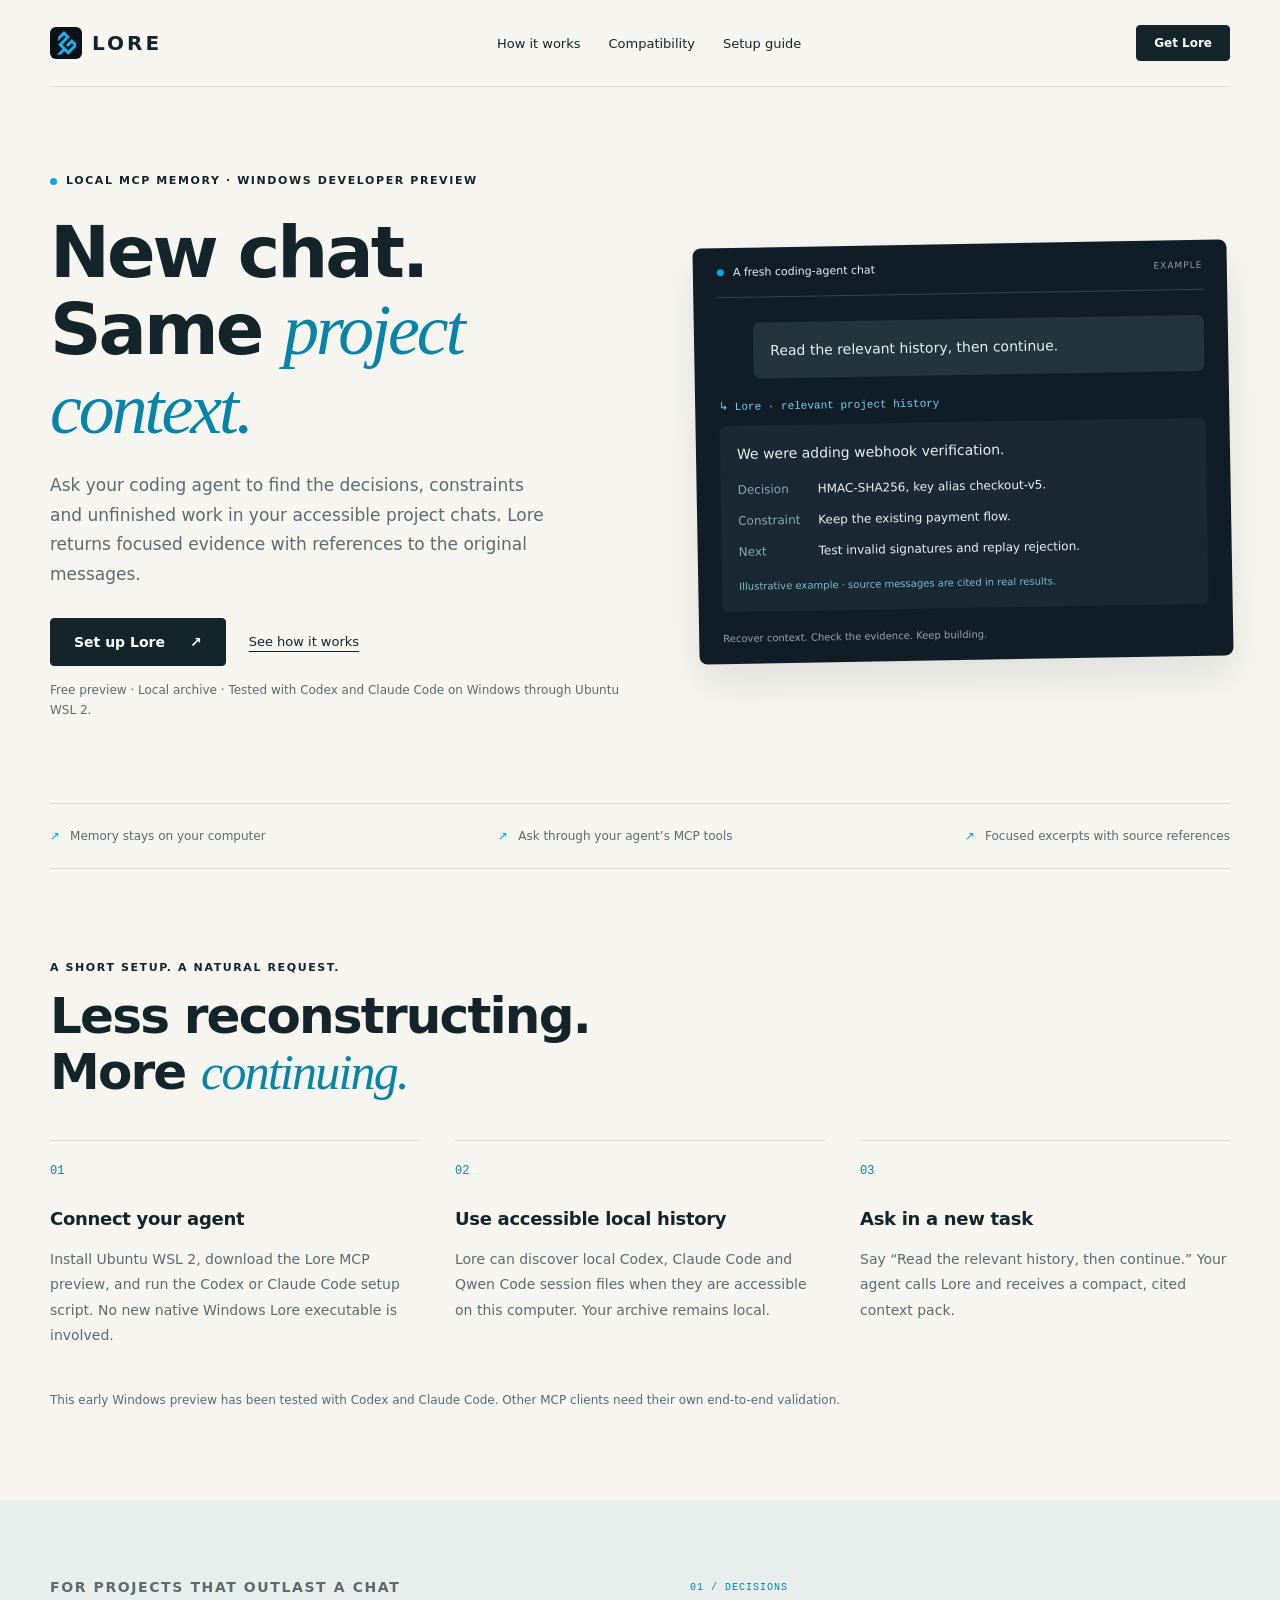
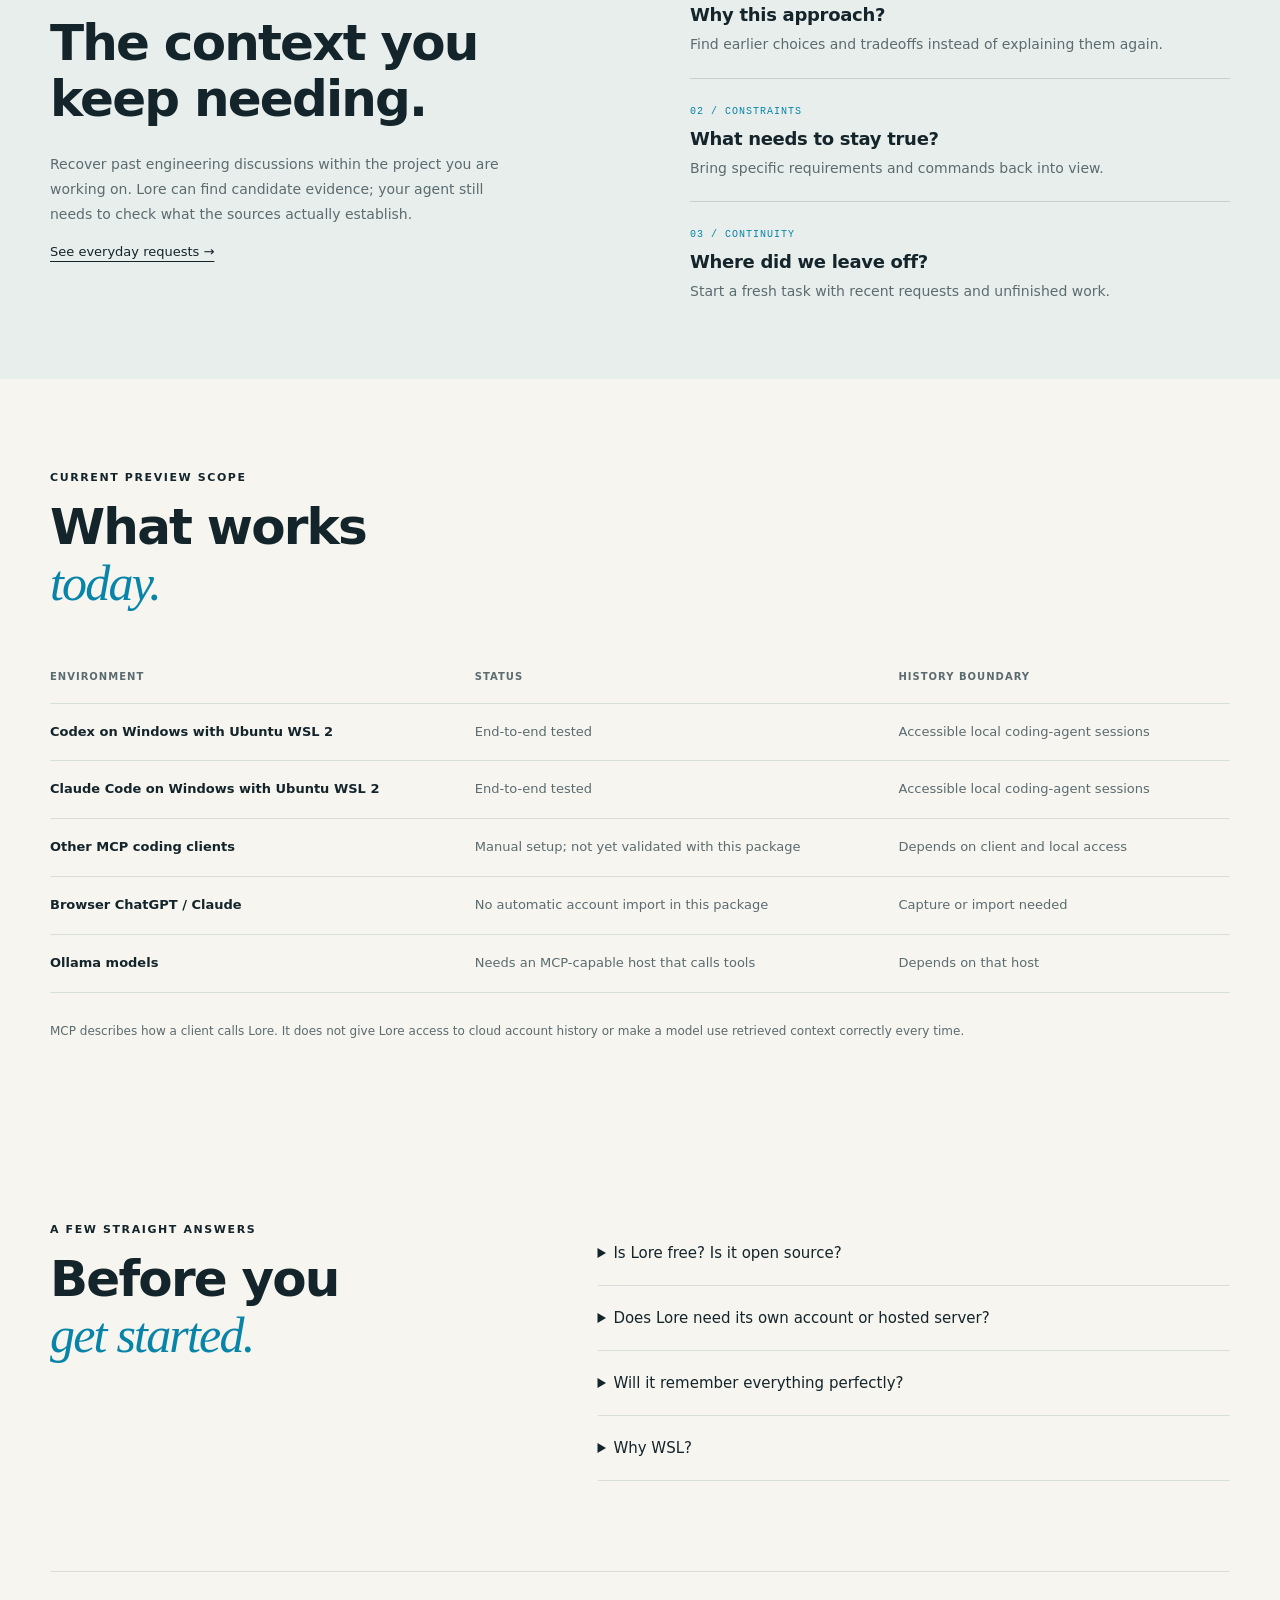
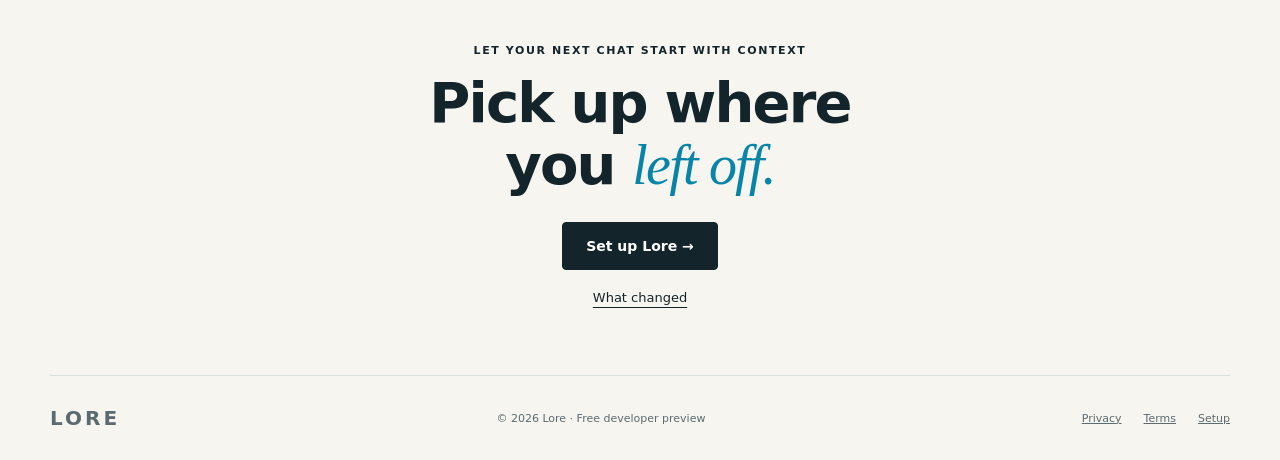
==== commit 679754f1: "Release cross-harness Lore MCP preview for Codex and Claude Code" ====
--- a/website/index.html
+++ b/website/index.html
@@ -1,11 +1,11 @@
 <!doctype html>
 <html lang="en"><head><meta charset="utf-8"><meta name="viewport" content="width=device-width,initial-scale=1"><title>Lore — Project memory for coding agents</title><meta name="description" content="Local MCP memory for long-running coding projects. Ask your agent to find relevant decisions and unfinished work across accessible chats, with source references."><link rel="canonical" href="https://loredev.co/"><link rel="icon" href="favicon.png"><meta name="theme-color" content="#f6f5ef"><meta property="og:title" content="Lore — Pick up where you left off"><meta property="og:description" content="Local project memory for your connected coding agent."><link rel="stylesheet" href="styles.css"></head>
 <body><header class="nav wrap"><a class="brand" href="index.html"><img src="favicon.png" alt="" width="32" height="32">LORE</a><nav aria-label="Main navigation"><a href="#how">How it works</a><a href="#clients">Compatibility</a><a href="docs.html">Setup guide</a></nav><a class="button small" href="docs.html#installation">Get Lore</a></header>
-<main><section class="hero wrap"><div><p class="eyebrow"><span class="status-dot"></span>LOCAL MCP MEMORY · WINDOWS DEVELOPER PREVIEW</p><h1>New chat.<br>Same <em>project context.</em></h1><p class="lead">Ask your coding agent to find the decisions, constraints and unfinished work in your accessible project chats. Lore returns focused evidence with references to the original messages.</p><div class="actions"><a class="button" href="docs.html#installation">Set up with Codex <span aria-hidden="true">↗</span></a><a class="text-link" href="#how">See how it works</a></div><p class="quiet">Free preview · Local archive · Tested with Codex on Windows through Ubuntu WSL 2.</p></div><div class="demo" aria-label="Illustration of the Lore workflow"><div class="demo-bar"><span class="status-dot"></span> A fresh coding-agent chat <span class="demo-label">EXAMPLE</span></div><div class="chat-bubble user">Read the relevant history, then continue.</div><div class="tool-line"><span aria-hidden="true">↳</span> Lore · relevant project history</div><div class="chat-bubble assistant"><p>We were adding webhook verification.</p><dl><dt>Decision</dt><dd>HMAC-SHA256, key alias checkout-v5.</dd><dt>Constraint</dt><dd>Keep the existing payment flow.</dd><dt>Next</dt><dd>Test invalid signatures and replay rejection.</dd></dl><span class="citation">Illustrative example · source messages are cited in real results.</span></div><div class="demo-footer">Recover context. Check the evidence. Keep building.</div></div></section>
+<main><section class="hero wrap"><div><p class="eyebrow"><span class="status-dot"></span>LOCAL MCP MEMORY · WINDOWS DEVELOPER PREVIEW</p><h1>New chat.<br>Same <em>project context.</em></h1><p class="lead">Ask your coding agent to find the decisions, constraints and unfinished work in your accessible project chats. Lore returns focused evidence with references to the original messages.</p><div class="actions"><a class="button" href="docs.html#installation">Set up Lore <span aria-hidden="true">↗</span></a><a class="text-link" href="#how">See how it works</a></div><p class="quiet">Free preview · Local archive · Tested with Codex and Claude Code on Windows through Ubuntu WSL 2.</p></div><div class="demo" aria-label="Illustration of the Lore workflow"><div class="demo-bar"><span class="status-dot"></span> A fresh coding-agent chat <span class="demo-label">EXAMPLE</span></div><div class="chat-bubble user">Read the relevant history, then continue.</div><div class="tool-line"><span aria-hidden="true">↳</span> Lore · relevant project history</div><div class="chat-bubble assistant"><p>We were adding webhook verification.</p><dl><dt>Decision</dt><dd>HMAC-SHA256, key alias checkout-v5.</dd><dt>Constraint</dt><dd>Keep the existing payment flow.</dd><dt>Next</dt><dd>Test invalid signatures and replay rejection.</dd></dl><span class="citation">Illustrative example · source messages are cited in real results.</span></div><div class="demo-footer">Recover context. Check the evidence. Keep building.</div></div></section>
 <div class="principles wrap"><span>Memory stays on your computer</span><span>Ask through your agent’s MCP tools</span><span>Focused excerpts with source references</span></div>
-<section class="section wrap" id="how"><div class="section-heading"><p class="eyebrow">A SHORT SETUP. A NATURAL REQUEST.</p><h2>Less reconstructing.<br>More <em>continuing.</em></h2></div><div class="steps"><article><span class="step-number">01</span><h3>Connect Codex</h3><p>Install Ubuntu WSL 2, download the Lore MCP preview, and run its Codex setup script. No new native Windows Lore executable is involved.</p></article><article><span class="step-number">02</span><h3>Use accessible local history</h3><p>Lore can discover local Codex, Claude Code and Qwen Code session files when they are accessible on this computer. Your archive remains local.</p></article><article><span class="step-number">03</span><h3>Ask in a new task</h3><p>Say “Read the relevant history, then continue.” Your agent calls Lore and receives a compact, cited context pack.</p></article></div><p class="section-note">The current package is an early Codex-on-Windows preview. Other MCP clients need their own configuration and end-to-end validation.</p></section>
+<section class="section wrap" id="how"><div class="section-heading"><p class="eyebrow">A SHORT SETUP. A NATURAL REQUEST.</p><h2>Less reconstructing.<br>More <em>continuing.</em></h2></div><div class="steps"><article><span class="step-number">01</span><h3>Connect your agent</h3><p>Install Ubuntu WSL 2, download the Lore MCP preview, and run the Codex or Claude Code setup script. No new native Windows Lore executable is involved.</p></article><article><span class="step-number">02</span><h3>Use accessible local history</h3><p>Lore can discover local Codex, Claude Code and Qwen Code session files when they are accessible on this computer. Your archive remains local.</p></article><article><span class="step-number">03</span><h3>Ask in a new task</h3><p>Say “Read the relevant history, then continue.” Your agent calls Lore and receives a compact, cited context pack.</p></article></div><p class="section-note">This early Windows preview has been tested with Codex and Claude Code. Other MCP clients need their own end-to-end validation.</p></section>
 <section class="memory-band"><div class="wrap memory-grid"><div><p class="eyebrow">FOR PROJECTS THAT OUTLAST A CHAT</p><h2>The context you<br>keep needing.</h2><p>Recover past engineering discussions within the project you are working on. Lore can find candidate evidence; your agent still needs to check what the sources actually establish.</p><a class="text-link" href="docs.html#daily-use">See everyday requests →</a></div><div class="memory-list"><article><span>01 / DECISIONS</span><h3>Why this approach?</h3><p>Find earlier choices and tradeoffs instead of explaining them again.</p></article><article><span>02 / CONSTRAINTS</span><h3>What needs to stay true?</h3><p>Bring specific requirements and commands back into view.</p></article><article><span>03 / CONTINUITY</span><h3>Where did we leave off?</h3><p>Start a fresh task with recent requests and unfinished work.</p></article></div></div></section>
-<section class="section wrap" id="clients"><div class="section-heading"><p class="eyebrow">CURRENT PREVIEW SCOPE</p><h2>What works<br><em>today.</em></h2></div><div class="table-scroll"><table><caption class="sr-only">Lore preview compatibility</caption><thead><tr><th scope="col">Environment</th><th scope="col">Status</th><th scope="col">History boundary</th></tr></thead><tbody><tr><th scope="row">Codex on Windows with Ubuntu WSL 2</th><td>End-to-end tested</td><td>Accessible local coding-agent sessions</td></tr><tr><th scope="row">Other MCP coding clients</th><td>Manual setup; not yet validated with this package</td><td>Depends on client and local access</td></tr><tr><th scope="row">Browser ChatGPT / Claude</th><td>No automatic account import in this package</td><td>Capture or import needed</td></tr><tr><th scope="row">Ollama models</th><td>Needs an MCP-capable host that calls tools</td><td>Depends on that host</td></tr></tbody></table></div><p class="section-note">MCP describes how a client calls Lore. It does not give Lore access to cloud account history or make a model use retrieved context correctly every time.</p></section>
+<section class="section wrap" id="clients"><div class="section-heading"><p class="eyebrow">CURRENT PREVIEW SCOPE</p><h2>What works<br><em>today.</em></h2></div><div class="table-scroll"><table><caption class="sr-only">Lore preview compatibility</caption><thead><tr><th scope="col">Environment</th><th scope="col">Status</th><th scope="col">History boundary</th></tr></thead><tbody><tr><th scope="row">Codex on Windows with Ubuntu WSL 2</th><td>End-to-end tested</td><td>Accessible local coding-agent sessions</td></tr><tr><th scope="row">Claude Code on Windows with Ubuntu WSL 2</th><td>End-to-end tested</td><td>Accessible local coding-agent sessions</td></tr><tr><th scope="row">Other MCP coding clients</th><td>Manual setup; not yet validated with this package</td><td>Depends on client and local access</td></tr><tr><th scope="row">Browser ChatGPT / Claude</th><td>No automatic account import in this package</td><td>Capture or import needed</td></tr><tr><th scope="row">Ollama models</th><td>Needs an MCP-capable host that calls tools</td><td>Depends on that host</td></tr></tbody></table></div><p class="section-note">MCP describes how a client calls Lore. It does not give Lore access to cloud account history or make a model use retrieved context correctly every time.</p></section>
 <section class="section wrap faq"><div class="section-heading"><p class="eyebrow">A FEW STRAIGHT ANSWERS</p><h2>Before you<br><em>get started.</em></h2></div><div><details><summary>Is Lore free? Is it open source?</summary><p>This preview is free to use under its bundled Free Binary License. The current implementation is closed source; older MIT-licensed releases keep their original terms.</p></details><details><summary>Does Lore need its own account or hosted server?</summary><p>No. Ordinary memory operations use your local archive. Your chosen AI provider receives the excerpts supplied to its model, subject to that provider’s policies.</p></details><details><summary>Will it remember everything perfectly?</summary><p>No. Lore retrieves relevant evidence from available history; it cannot prove an action happened outside the chat or recover a message it never had access to.</p></details><details><summary>Why WSL?</summary><p>New unsigned native Windows builds were blocked by Smart App Control on our test PC. This preview runs a Linux MCP server inside Ubuntu WSL 2. WSL must already be installed; this is not a one-click setup for every Windows user.</p></details></div></section>
 <section class="closing wrap"><p class="eyebrow">LET YOUR NEXT CHAT START WITH CONTEXT</p><h2>Pick up where<br>you <em>left off.</em></h2><a class="button" href="docs.html#installation">Set up Lore →</a><a class="text-link" href="changelog.html">What changed</a></section></main>
 <footer class="wrap"><a class="brand" href="index.html">LORE</a><span>© 2026 Lore · Free developer preview</span><div><a href="privacy.html">Privacy</a><a href="terms.html">Terms</a><a href="docs.html">Setup</a></div></footer><script src="site.js" defer></script></body></html>
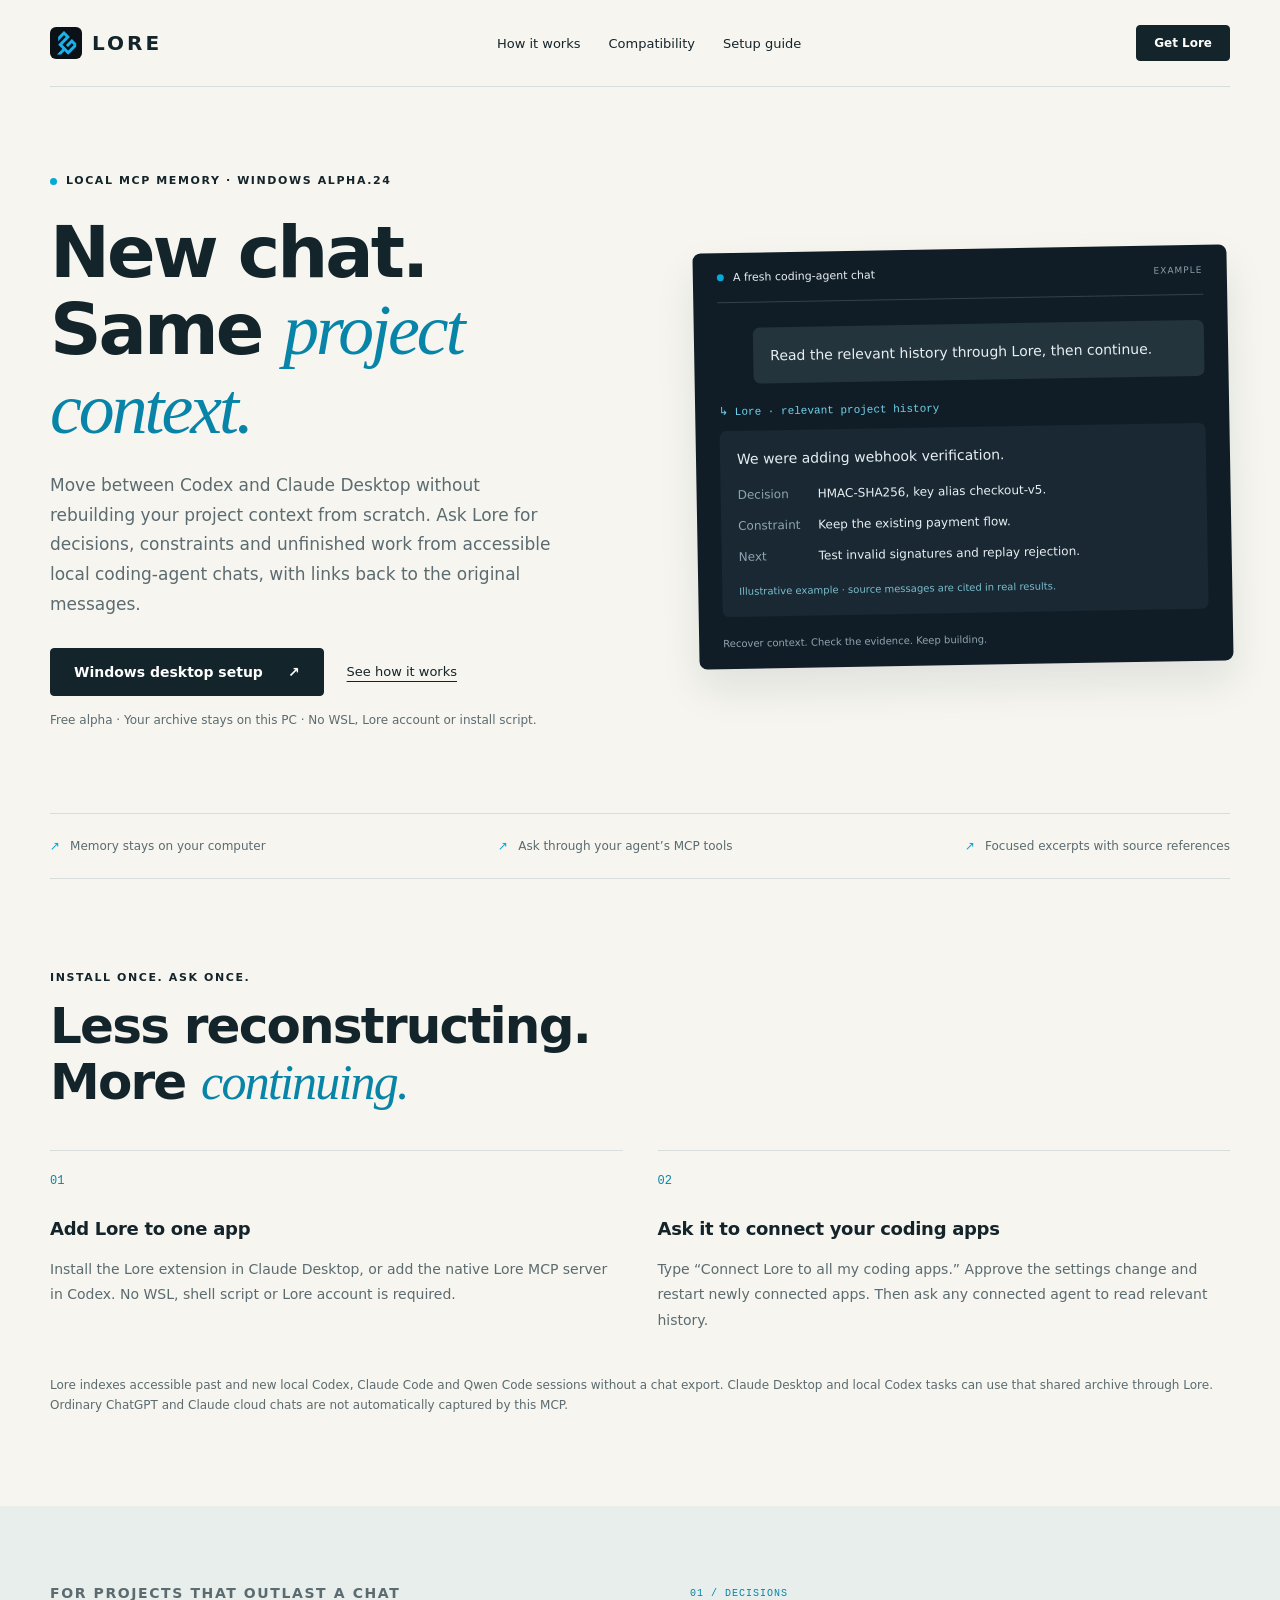
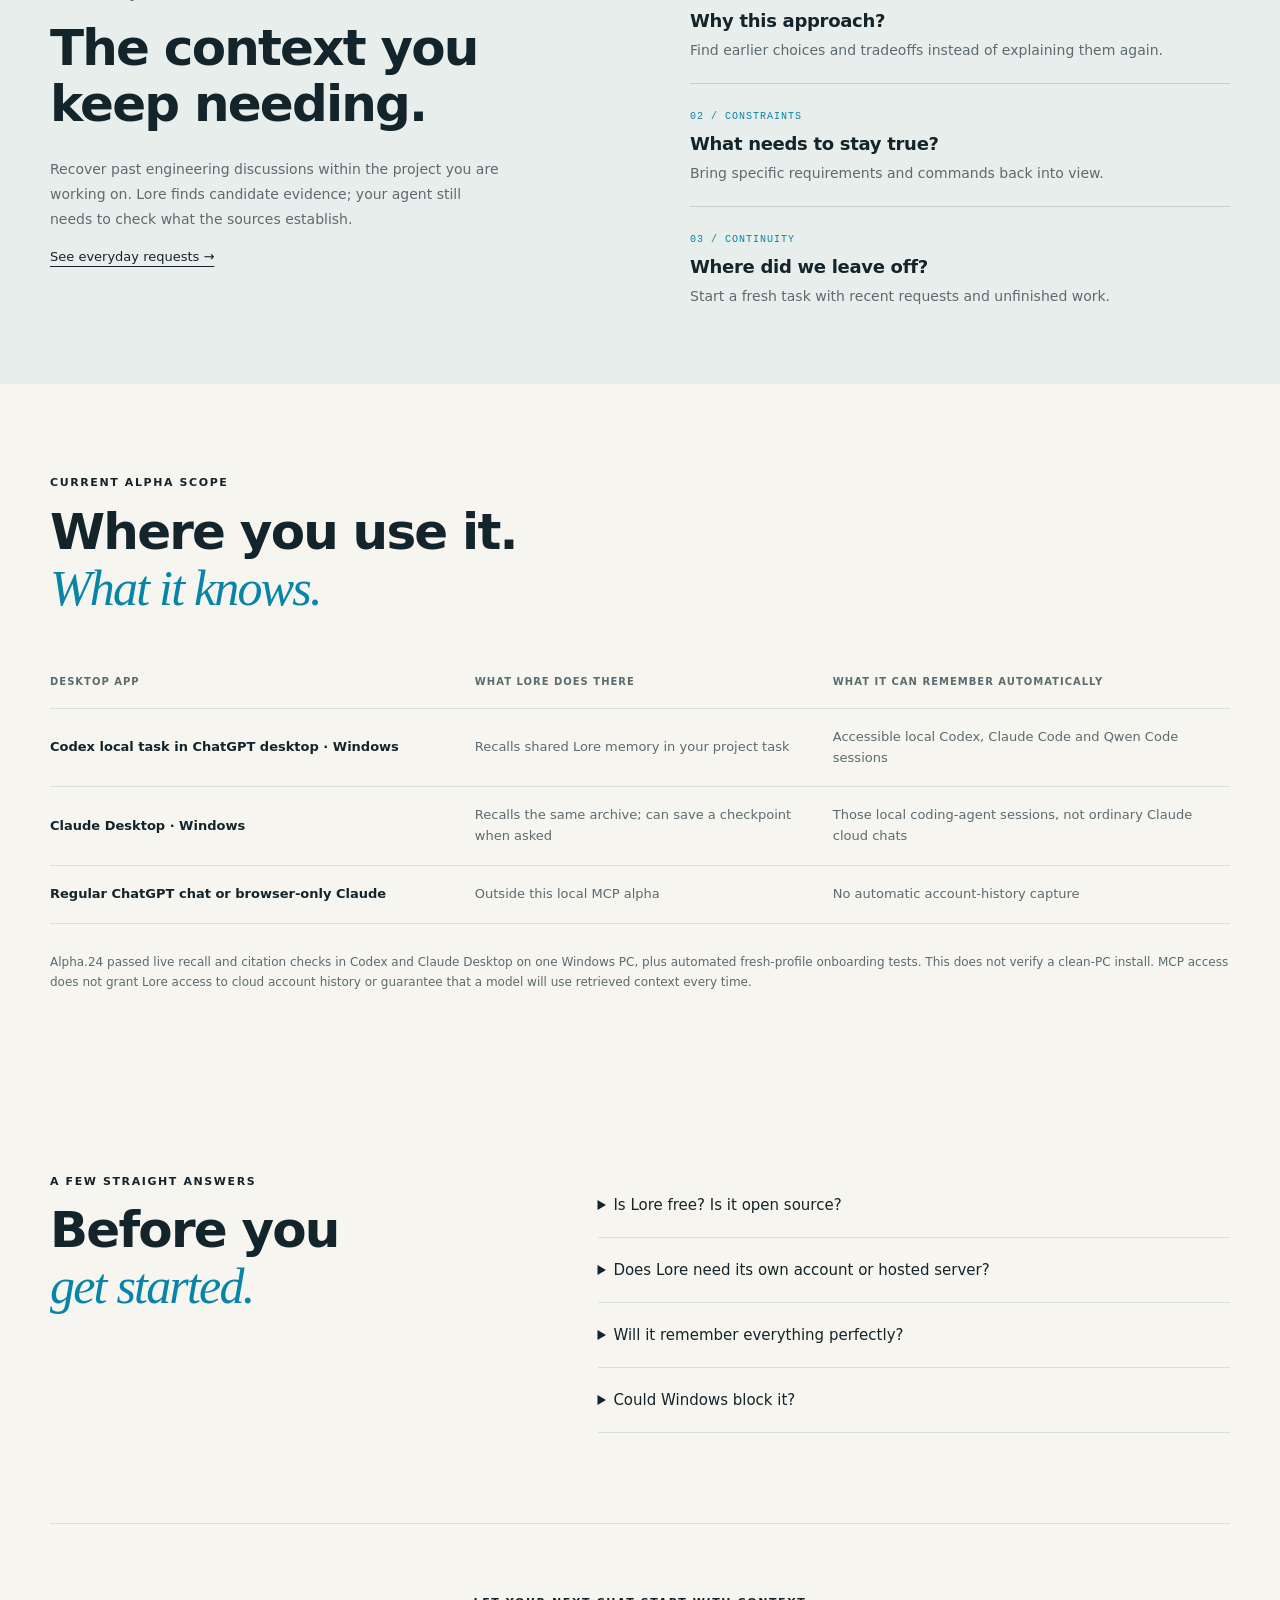
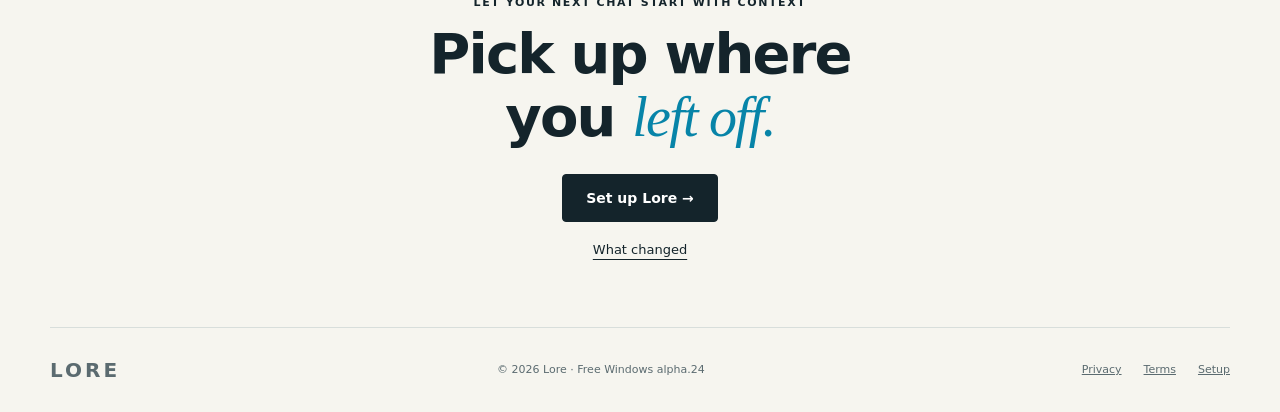
==== commit eee98b57: "Prepare Lore Windows MCP alpha.24 release" ====
--- a/website/index.html
+++ b/website/index.html
@@ -1,11 +1,55 @@
 <!doctype html>
-<html lang="en"><head><meta charset="utf-8"><meta name="viewport" content="width=device-width,initial-scale=1"><title>Lore — Project memory for coding agents</title><meta name="description" content="Local MCP memory for long-running coding projects. Ask your agent to find relevant decisions and unfinished work across accessible chats, with source references."><link rel="canonical" href="https://loredev.co/"><link rel="icon" href="favicon.png"><meta name="theme-color" content="#f6f5ef"><meta property="og:title" content="Lore — Pick up where you left off"><meta property="og:description" content="Local project memory for your connected coding agent."><link rel="stylesheet" href="styles.css"></head>
-<body><header class="nav wrap"><a class="brand" href="index.html"><img src="favicon.png" alt="" width="32" height="32">LORE</a><nav aria-label="Main navigation"><a href="#how">How it works</a><a href="#clients">Compatibility</a><a href="docs.html">Setup guide</a></nav><a class="button small" href="docs.html#installation">Get Lore</a></header>
-<main><section class="hero wrap"><div><p class="eyebrow"><span class="status-dot"></span>LOCAL MCP MEMORY · WINDOWS DEVELOPER PREVIEW</p><h1>New chat.<br>Same <em>project context.</em></h1><p class="lead">Ask your coding agent to find the decisions, constraints and unfinished work in your accessible project chats. Lore returns focused evidence with references to the original messages.</p><div class="actions"><a class="button" href="docs.html#installation">Set up Lore <span aria-hidden="true">↗</span></a><a class="text-link" href="#how">See how it works</a></div><p class="quiet">Free preview · Local archive · Tested with Codex and Claude Code on Windows through Ubuntu WSL 2.</p></div><div class="demo" aria-label="Illustration of the Lore workflow"><div class="demo-bar"><span class="status-dot"></span> A fresh coding-agent chat <span class="demo-label">EXAMPLE</span></div><div class="chat-bubble user">Read the relevant history, then continue.</div><div class="tool-line"><span aria-hidden="true">↳</span> Lore · relevant project history</div><div class="chat-bubble assistant"><p>We were adding webhook verification.</p><dl><dt>Decision</dt><dd>HMAC-SHA256, key alias checkout-v5.</dd><dt>Constraint</dt><dd>Keep the existing payment flow.</dd><dt>Next</dt><dd>Test invalid signatures and replay rejection.</dd></dl><span class="citation">Illustrative example · source messages are cited in real results.</span></div><div class="demo-footer">Recover context. Check the evidence. Keep building.</div></div></section>
-<div class="principles wrap"><span>Memory stays on your computer</span><span>Ask through your agent’s MCP tools</span><span>Focused excerpts with source references</span></div>
-<section class="section wrap" id="how"><div class="section-heading"><p class="eyebrow">A SHORT SETUP. A NATURAL REQUEST.</p><h2>Less reconstructing.<br>More <em>continuing.</em></h2></div><div class="steps"><article><span class="step-number">01</span><h3>Connect your agent</h3><p>Install Ubuntu WSL 2, download the Lore MCP preview, and run the Codex or Claude Code setup script. No new native Windows Lore executable is involved.</p></article><article><span class="step-number">02</span><h3>Use accessible local history</h3><p>Lore can discover local Codex, Claude Code and Qwen Code session files when they are accessible on this computer. Your archive remains local.</p></article><article><span class="step-number">03</span><h3>Ask in a new task</h3><p>Say “Read the relevant history, then continue.” Your agent calls Lore and receives a compact, cited context pack.</p></article></div><p class="section-note">This early Windows preview has been tested with Codex and Claude Code. Other MCP clients need their own end-to-end validation.</p></section>
-<section class="memory-band"><div class="wrap memory-grid"><div><p class="eyebrow">FOR PROJECTS THAT OUTLAST A CHAT</p><h2>The context you<br>keep needing.</h2><p>Recover past engineering discussions within the project you are working on. Lore can find candidate evidence; your agent still needs to check what the sources actually establish.</p><a class="text-link" href="docs.html#daily-use">See everyday requests →</a></div><div class="memory-list"><article><span>01 / DECISIONS</span><h3>Why this approach?</h3><p>Find earlier choices and tradeoffs instead of explaining them again.</p></article><article><span>02 / CONSTRAINTS</span><h3>What needs to stay true?</h3><p>Bring specific requirements and commands back into view.</p></article><article><span>03 / CONTINUITY</span><h3>Where did we leave off?</h3><p>Start a fresh task with recent requests and unfinished work.</p></article></div></div></section>
-<section class="section wrap" id="clients"><div class="section-heading"><p class="eyebrow">CURRENT PREVIEW SCOPE</p><h2>What works<br><em>today.</em></h2></div><div class="table-scroll"><table><caption class="sr-only">Lore preview compatibility</caption><thead><tr><th scope="col">Environment</th><th scope="col">Status</th><th scope="col">History boundary</th></tr></thead><tbody><tr><th scope="row">Codex on Windows with Ubuntu WSL 2</th><td>End-to-end tested</td><td>Accessible local coding-agent sessions</td></tr><tr><th scope="row">Claude Code on Windows with Ubuntu WSL 2</th><td>End-to-end tested</td><td>Accessible local coding-agent sessions</td></tr><tr><th scope="row">Other MCP coding clients</th><td>Manual setup; not yet validated with this package</td><td>Depends on client and local access</td></tr><tr><th scope="row">Browser ChatGPT / Claude</th><td>No automatic account import in this package</td><td>Capture or import needed</td></tr><tr><th scope="row">Ollama models</th><td>Needs an MCP-capable host that calls tools</td><td>Depends on that host</td></tr></tbody></table></div><p class="section-note">MCP describes how a client calls Lore. It does not give Lore access to cloud account history or make a model use retrieved context correctly every time.</p></section>
-<section class="section wrap faq"><div class="section-heading"><p class="eyebrow">A FEW STRAIGHT ANSWERS</p><h2>Before you<br><em>get started.</em></h2></div><div><details><summary>Is Lore free? Is it open source?</summary><p>This preview is free to use under its bundled Free Binary License. The current implementation is closed source; older MIT-licensed releases keep their original terms.</p></details><details><summary>Does Lore need its own account or hosted server?</summary><p>No. Ordinary memory operations use your local archive. Your chosen AI provider receives the excerpts supplied to its model, subject to that provider’s policies.</p></details><details><summary>Will it remember everything perfectly?</summary><p>No. Lore retrieves relevant evidence from available history; it cannot prove an action happened outside the chat or recover a message it never had access to.</p></details><details><summary>Why WSL?</summary><p>New unsigned native Windows builds were blocked by Smart App Control on our test PC. This preview runs a Linux MCP server inside Ubuntu WSL 2. WSL must already be installed; this is not a one-click setup for every Windows user.</p></details></div></section>
-<section class="closing wrap"><p class="eyebrow">LET YOUR NEXT CHAT START WITH CONTEXT</p><h2>Pick up where<br>you <em>left off.</em></h2><a class="button" href="docs.html#installation">Set up Lore →</a><a class="text-link" href="changelog.html">What changed</a></section></main>
-<footer class="wrap"><a class="brand" href="index.html">LORE</a><span>© 2026 Lore · Free developer preview</span><div><a href="privacy.html">Privacy</a><a href="terms.html">Terms</a><a href="docs.html">Setup</a></div></footer><script src="site.js" defer></script></body></html>
+<html lang="en">
+<head>
+  <meta charset="utf-8">
+  <meta name="viewport" content="width=device-width,initial-scale=1">
+  <title>Lore — Shared project memory for desktop AI</title>
+  <meta name="description" content="Local MCP memory for coding projects. Find cited decisions and unfinished work from accessible local coding-agent chats in Codex or Claude Desktop.">
+  <link rel="canonical" href="https://loredev.co/">
+  <link rel="icon" href="favicon.png">
+  <meta name="theme-color" content="#f6f5ef">
+  <meta property="og:title" content="Lore — Pick up where you left off">
+  <meta property="og:description" content="Local project memory for your connected coding agent.">
+  <link rel="stylesheet" href="styles.css">
+</head>
+<body>
+<header class="nav wrap">
+  <a class="brand" href="index.html"><img src="favicon.png" alt="" width="32" height="32">LORE</a>
+  <nav aria-label="Main navigation"><a href="#how">How it works</a><a href="#clients">Compatibility</a><a href="docs.html">Setup guide</a></nav>
+  <a class="button small" href="docs.html#installation">Get Lore</a>
+</header>
+<main>
+  <section class="hero wrap">
+    <div>
+      <p class="eyebrow"><span class="status-dot"></span>LOCAL MCP MEMORY · WINDOWS ALPHA.24</p>
+      <h1>New chat.<br>Same <em>project context.</em></h1>
+      <p class="lead">Move between Codex and Claude Desktop without rebuilding your project context from scratch. Ask Lore for decisions, constraints and unfinished work from accessible local coding-agent chats, with links back to the original messages.</p>
+      <div class="actions"><a class="button" href="docs.html#installation">Windows desktop setup <span aria-hidden="true">↗</span></a><a class="text-link" href="#how">See how it works</a></div>
+      <p class="quiet">Free alpha · Your archive stays on this PC · No WSL, Lore account or install script.</p>
+    </div>
+    <div class="demo" aria-label="Illustration of the Lore workflow">
+      <div class="demo-bar"><span class="status-dot"></span> A fresh coding-agent chat <span class="demo-label">EXAMPLE</span></div>
+      <div class="chat-bubble user">Read the relevant history through Lore, then continue.</div>
+      <div class="tool-line"><span aria-hidden="true">↳</span> Lore · relevant project history</div>
+      <div class="chat-bubble assistant"><p>We were adding webhook verification.</p><dl><dt>Decision</dt><dd>HMAC-SHA256, key alias checkout-v5.</dd><dt>Constraint</dt><dd>Keep the existing payment flow.</dd><dt>Next</dt><dd>Test invalid signatures and replay rejection.</dd></dl><span class="citation">Illustrative example · source messages are cited in real results.</span></div>
+      <div class="demo-footer">Recover context. Check the evidence. Keep building.</div>
+    </div>
+  </section>
+  <div class="principles wrap"><span>Memory stays on your computer</span><span>Ask through your agent’s MCP tools</span><span>Focused excerpts with source references</span></div>
+  <section class="section wrap" id="how">
+    <div class="section-heading"><p class="eyebrow">INSTALL ONCE. ASK ONCE.</p><h2>Less reconstructing.<br>More <em>continuing.</em></h2></div>
+    <div class="steps two">
+      <article><span class="step-number">01</span><h3>Add Lore to one app</h3><p>Install the Lore extension in Claude Desktop, or add the native Lore MCP server in Codex. No WSL, shell script or Lore account is required.</p></article>
+      <article><span class="step-number">02</span><h3>Ask it to connect your coding apps</h3><p>Type “Connect Lore to all my coding apps.” Approve the settings change and restart newly connected apps. Then ask any connected agent to read relevant history.</p></article>
+    </div>
+    <p class="section-note">Lore indexes accessible past and new local Codex, Claude Code and Qwen Code sessions without a chat export. Claude Desktop and local Codex tasks can use that shared archive through Lore. Ordinary ChatGPT and Claude cloud chats are not automatically captured by this MCP.</p>
+  </section>
+  <section class="memory-band"><div class="wrap memory-grid"><div><p class="eyebrow">FOR PROJECTS THAT OUTLAST A CHAT</p><h2>The context you<br>keep needing.</h2><p>Recover past engineering discussions within the project you are working on. Lore finds candidate evidence; your agent still needs to check what the sources establish.</p><a class="text-link" href="docs.html#daily-use">See everyday requests →</a></div><div class="memory-list"><article><span>01 / DECISIONS</span><h3>Why this approach?</h3><p>Find earlier choices and tradeoffs instead of explaining them again.</p></article><article><span>02 / CONSTRAINTS</span><h3>What needs to stay true?</h3><p>Bring specific requirements and commands back into view.</p></article><article><span>03 / CONTINUITY</span><h3>Where did we leave off?</h3><p>Start a fresh task with recent requests and unfinished work.</p></article></div></div></section>
+  <section class="section wrap" id="clients"><div class="section-heading"><p class="eyebrow">CURRENT ALPHA SCOPE</p><h2>Where you use it.<br><em>What it knows.</em></h2></div><div class="table-scroll"><table><caption class="sr-only">Lore desktop alpha compatibility</caption><thead><tr><th scope="col">Desktop app</th><th scope="col">What Lore does there</th><th scope="col">What it can remember automatically</th></tr></thead><tbody><tr><th scope="row">Codex local task in ChatGPT desktop · Windows</th><td>Recalls shared Lore memory in your project task</td><td>Accessible local Codex, Claude Code and Qwen Code sessions</td></tr><tr><th scope="row">Claude Desktop · Windows</th><td>Recalls the same archive; can save a checkpoint when asked</td><td>Those local coding-agent sessions, not ordinary Claude cloud chats</td></tr><tr><th scope="row">Regular ChatGPT chat or browser-only Claude</th><td>Outside this local MCP alpha</td><td>No automatic account-history capture</td></tr></tbody></table></div><p class="section-note">Alpha.24 passed live recall and citation checks in Codex and Claude Desktop on one Windows PC, plus automated fresh-profile onboarding tests. This does not verify a clean-PC install. MCP access does not grant Lore access to cloud account history or guarantee that a model will use retrieved context every time.</p></section>
+  <section class="section wrap faq"><div class="section-heading"><p class="eyebrow">A FEW STRAIGHT ANSWERS</p><h2>Before you<br><em>get started.</em></h2></div><div><details><summary>Is Lore free? Is it open source?</summary><p>This alpha is free under its bundled Free Binary License. The current implementation is closed source; older MIT-licensed releases keep their original terms.</p></details><details><summary>Does Lore need its own account or hosted server?</summary><p>No. Ordinary memory operations use your local archive. Your chosen AI provider receives the excerpts supplied to its model, subject to that provider’s policies.</p></details><details><summary>Will it remember everything perfectly?</summary><p>No. Lore retrieves relevant evidence from available history; it cannot prove an action happened outside the chat or recover a message it never had access to.</p></details><details><summary>Could Windows block it?</summary><p>Yes. The executable is unsigned. Alpha.24 ran on our test PC, but a clean-PC install is unverified. If Windows blocks it, keep protections on and report the exact warning.</p></details></div></section>
+  <section class="closing wrap"><p class="eyebrow">LET YOUR NEXT CHAT START WITH CONTEXT</p><h2>Pick up where<br>you <em>left off.</em></h2><a class="button" href="docs.html#installation">Set up Lore →</a><a class="text-link" href="changelog.html">What changed</a></section>
+</main>
+<footer class="wrap"><a class="brand" href="index.html">LORE</a><span>© 2026 Lore · Free Windows alpha.24</span><div><a href="privacy.html">Privacy</a><a href="terms.html">Terms</a><a href="docs.html">Setup</a></div></footer>
+<script src="site.js" defer></script>
+</body>
+</html>
--- a/website/styles.css
+++ b/website/styles.css
@@ -1 +1,2 @@
 :root{--paper:#f6f5ef;--ink:#14242b;--muted:#5b6b70;--line:#d8dedb;--blue:#05a8d7;--dark:#111d26;font-family:system-ui,-apple-system,BlinkMacSystemFont,"Segoe UI",sans-serif;color:var(--ink);background:var(--paper)}*{box-sizing:border-box}html{scroll-behavior:smooth;scroll-padding-top:30px}body{margin:0}a{color:inherit}button,input,select{font:inherit}.wrap{width:min(1180px,calc(100% - 64px));margin-inline:auto}.nav{display:flex;align-items:center;justify-content:space-between;gap:25px;padding-block:25px;border-bottom:1px solid var(--line)}.brand{display:flex;align-items:center;gap:10px;font-size:20px;letter-spacing:3px;font-weight:750;text-decoration:none}.brand img{object-fit:contain;border-radius:6px}.nav nav{display:flex;gap:28px;font-size:13px}.nav nav a{text-decoration:none}.nav nav a:hover,.text-link:hover{color:#047da2}.button{display:inline-flex;align-items:center;justify-content:center;gap:25px;padding:15px 23px;background:var(--ink);color:white;border:1px solid var(--ink);border-radius:4px;font-size:14px;font-weight:650;text-decoration:none;cursor:pointer}.button:hover{background:#25454f}.button.small{padding:10px 17px;font-size:12px}.button.secondary{background:transparent;color:var(--ink)}.text-link{font-size:13px;text-underline-offset:5px}.hero{display:grid;grid-template-columns:1.08fr 1fr;gap:70px;padding-block:85px 70px;align-items:center}.eyebrow{display:flex;gap:9px;align-items:center;font-size:11px;letter-spacing:1.6px;font-weight:650;line-height:1.7}.status-dot{width:7px;height:7px;display:inline-block;flex-shrink:0;border-radius:50%;background:var(--blue)}h1,h2,h3,p{margin-top:0}h1{font-size:clamp(45px,5.6vw,76px);line-height:1.08;letter-spacing:-3px;font-weight:550;margin-block:23px}em{font-family:Georgia,"Times New Roman",serif;font-weight:400;color:#0784a8}h2{font-size:clamp(33px,4vw,50px);line-height:1.12;letter-spacing:-1.8px;font-weight:550;margin-bottom:25px}h3{font-size:18px;letter-spacing:-.3px}.lead{font-size:17px;line-height:1.75;color:var(--muted);max-width:510px}.actions{display:flex;align-items:center;gap:23px;margin-block:28px 15px}.quiet{font-size:12px;line-height:1.65;color:var(--muted)}.demo{background:var(--dark);color:#e7eff2;border-radius:8px;box-shadow:0 20px 40px #122b3318;padding:0 24px 20px;transform:rotate(-1deg)}.demo-bar{display:flex;align-items:center;gap:9px;border-bottom:1px solid #32414b;font-size:11px;padding-block:18px;margin-bottom:25px}.demo-label{font-size:9px;color:#8a9eaa;margin-left:auto;letter-spacing:1px}.chat-bubble{font-size:14px;line-height:1.6;border-radius:7px;padding:17px}.chat-bubble.user{background:#24343d;margin-left:35px}.tool-line{font:11px ui-monospace,SFMono-Regular,Consolas,monospace;color:#71d3ed;margin:21px 0 13px}.assistant{background:#192833}.assistant p{margin-bottom:15px}.assistant dl{display:grid;grid-template-columns:70px 1fr;gap:12px 10px;font-size:12px;margin:0}.assistant dt{color:#8fa5b1}.assistant dd{margin:0}.citation{display:block;font-size:10px;color:#79bdcc;margin-top:17px}.demo-footer{margin-top:21px;font-size:10px;color:#8fa5b1}.principles{display:flex;justify-content:space-between;gap:25px;padding-block:25px;border-block:1px solid var(--line);font-size:12px;color:var(--muted)}.principles span:before{content:"↗";color:var(--blue);margin-right:10px}.section{padding-block:90px}.section-heading{margin-bottom:40px}.steps{display:grid;grid-template-columns:repeat(3,1fr);gap:35px}.steps article{border-top:1px solid var(--line);padding-top:23px}.step-number{display:block;color:#0784a8;font:12px ui-monospace,monospace;margin-bottom:30px}.steps p,.memory-band p,.browser-preview p,details p{font-size:14px;line-height:1.8;color:var(--muted)}code{font:12px ui-monospace,SFMono-Regular,Consolas,monospace;background:#e7ece9;border-radius:3px;padding:2px 5px}.section-note{font-size:12px;line-height:1.7;color:var(--muted);margin:28px 0 0}.memory-band{background:#e8eeeb;padding-block:75px}.memory-grid{display:grid;grid-template-columns:1fr 1fr;gap:100px}.memory-grid>div>p{max-width:450px}.memory-list article{padding-block:20px;border-top:1px solid #c5d1cd}.memory-list article:first-child{padding-top:0;border-top:0}.memory-list article:last-child{padding-bottom:0}.memory-list span{font:10px ui-monospace,monospace;letter-spacing:1px;color:#0784a8}.memory-list h3{margin-block:10px 7px}.memory-list p{margin-bottom:0}.table-scroll{overflow-x:auto}table{border-collapse:collapse;width:100%;text-align:left;font-size:13px;line-height:1.6}th,td{padding:18px 16px 18px 0;border-bottom:1px solid var(--line)}thead th{font-size:10px;text-transform:uppercase;letter-spacing:1px;color:var(--muted)}tbody th{font-weight:550;width:36%}td{color:var(--muted)}.browser-preview{border:1px solid #b8ccc8;border-radius:7px;padding:40px;display:flex;align-items:center;justify-content:space-between;gap:40px}.browser-preview>div{max-width:740px}.tag{display:inline-block;font:10px ui-monospace,monospace;letter-spacing:1px;color:#0784a8;margin-bottom:18px}.browser-preview h2{font-size:36px;margin-bottom:17px}.browser-preview p:last-child{margin-bottom:0}.browser-preview .button{white-space:nowrap}.faq{display:grid;grid-template-columns:.85fr 1.15fr;gap:80px}details{border-bottom:1px solid var(--line);padding-block:20px}summary{cursor:pointer;font-size:15px;line-height:1.6}details p{margin:15px 0 0}.closing{border-top:1px solid var(--line);padding-block:70px;text-align:center}.closing .eyebrow{justify-content:center}.closing h2{font-size:56px}.closing .text-link{display:block;margin-top:20px}footer{display:flex;align-items:center;justify-content:space-between;gap:25px;border-top:1px solid var(--line);padding-block:30px;font-size:11px;color:var(--muted)}footer>div{display:flex;gap:22px}.sr-only{position:absolute;width:1px;height:1px;padding:0;overflow:hidden;clip:rect(0,0,0,0);white-space:nowrap;border:0}a:focus-visible,button:focus-visible,summary:focus-visible{outline:3px solid var(--blue);outline-offset:5px}.doc{max-width:820px;padding-block:65px}.doc h1{font-size:48px;letter-spacing:-1.8px}.doc h2{font-size:29px;margin:45px 0 20px}.doc h3{margin-top:27px}.doc p,.doc li{font-size:15px;line-height:1.8;color:var(--muted)}.doc li{margin-block:9px}.doc pre{position:relative;background:var(--dark);color:#dfedf1;line-height:1.7;padding:20px;overflow-x:auto;border-radius:6px;white-space:pre-wrap;overflow-wrap:anywhere}.doc pre code{background:none;color:inherit;padding:0}.copy{display:block;background:#e3ebe7;border:1px solid #c2d0c9;padding:7px 12px;border-radius:4px;font-size:11px;cursor:pointer}.notice{background:#e7ede7;border-left:3px solid #608b79;padding:17px 20px;font-size:13px;line-height:1.8}.doc .notice p:last-child{margin-bottom:0}.doc-nav{display:flex;flex-wrap:wrap;gap:16px;margin-block:25px;font-size:13px}.doc details{padding-block:15px}.doc .actions{flex-wrap:wrap}@media(max-width:900px){.hero{gap:35px}.nav nav{gap:17px}.hero h1{letter-spacing:-2px}.actions{flex-wrap:wrap}.memory-grid{gap:50px}.browser-preview{display:block}.browser-preview .button{margin-top:25px}.faq{gap:40px}}@media(max-width:650px){.wrap{width:calc(100% - 36px)}.nav{padding-block:17px;gap:12px}.brand{font-size:16px}.nav nav{display:none}.hero{grid-template-columns:1fr;padding-block:45px;gap:35px}.hero h1{font-size:51px;letter-spacing:-2px}.lead{font-size:15px}.demo{transform:none;padding-inline:18px}.principles{flex-direction:column;gap:15px;padding-block:22px}.section{padding-block:55px}.steps,.memory-grid,.faq{grid-template-columns:1fr;gap:28px}.steps article{padding-top:17px}.step-number{margin-bottom:16px}.memory-band{padding-block:50px}.browser-preview{padding:25px}.browser-preview h2{font-size:30px}.closing{padding-block:45px}.closing h2{font-size:45px}footer{flex-wrap:wrap;gap:20px}footer .brand{display:none}footer>div{gap:17px}table{min-width:570px}.doc{padding-block:40px}.doc h1{font-size:38px}.doc h2{font-size:27px}}@media(prefers-reduced-motion:reduce){html{scroll-behavior:auto}}
+.steps.two{grid-template-columns:repeat(2,1fr)}@media(max-width:650px){.steps.two{grid-template-columns:1fr}}
